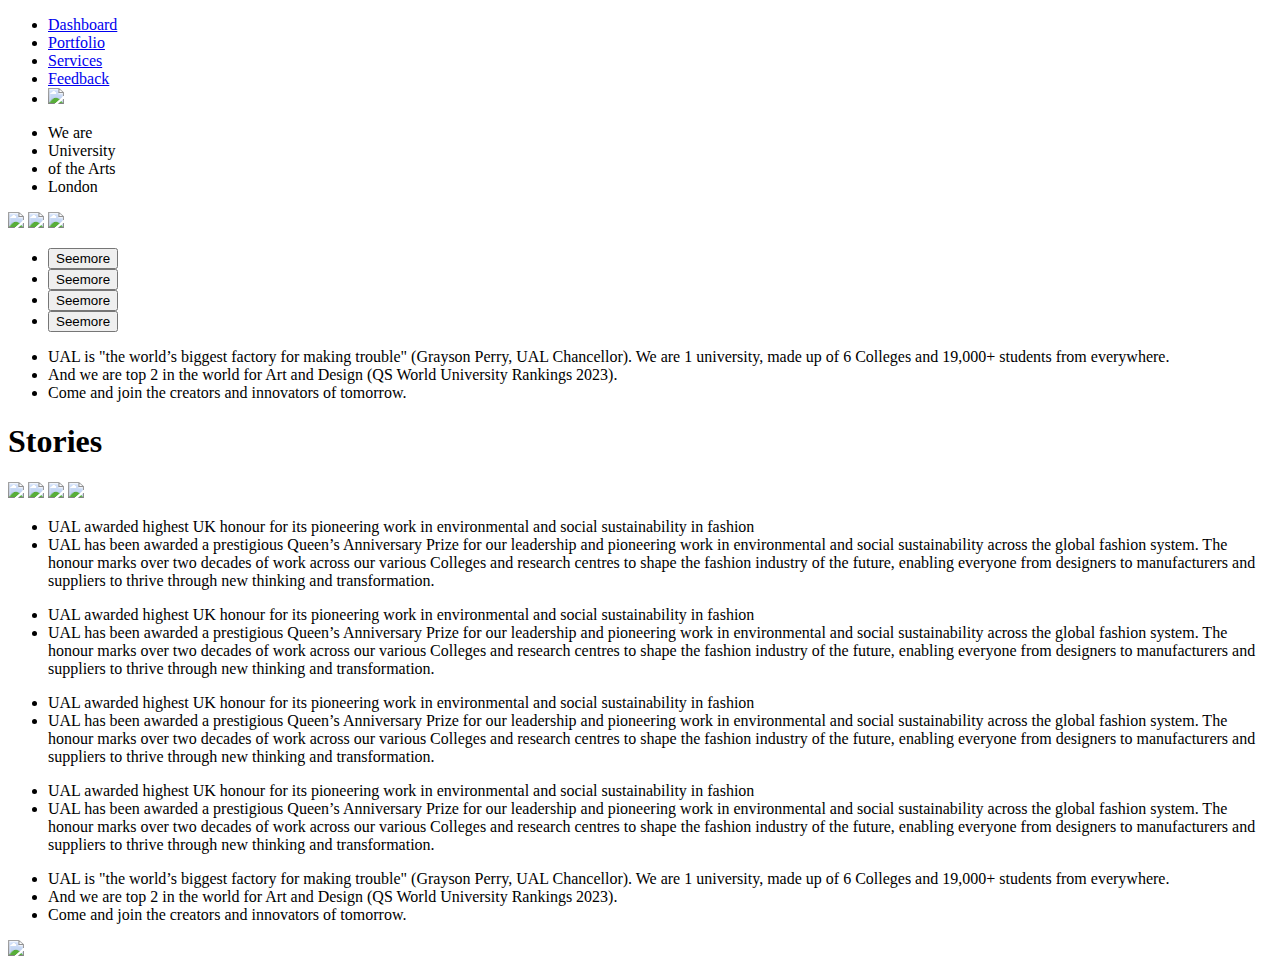
==== root/index.html @ 421b74e4 "Update and rename side2.html to index.html" ====
<!DOCTYPE html>
<html lang="1">
<head>
    <meta charset="UTF-8">
    <meta http-equiv="X-UA-Compatible" content="IE=edge">
    <meta name="viewport" content="width = device-width, initial-scale=1">
    <link rel="stylesheet" href="side2.css" type="text/css"/>
    <style type="text/css"></style>
    <link rel="stylesheet" href="https://unpkg.com/aos@next/dist/aos.css" />
</head>

<body>
    <main>

        <!-- Navigation Links -->
        <ul id="nav-links">
          <li class="center"><a href="#">Dashboard</a></li>
          <li class="center"><a href="#">Portfolio</a></li>
          <li class="center"><a href="#">Services</a></li>
          <li class="center"><a href="#">Feedback</a></li>
          <li><img src="Photos/3.png" id="Photo3"></li>
        </ul>
      
        <!-- Title Container 1 -->
        <ul id="TittelContainer1">
          <li class="Title1">We are</li>
          <li class="Title2">University</li>
          <li class="Title2">of the Arts</li>
          <li class="Title2">London</li>
        </ul>
      
        <!-- Images -->
        <img src="Photos/1.jpg" id="Photo1">
        <img src="Photos/2.png" id="Photo2">
        <img src="Photos/5.jpg" id="Photo4">
      
        <!-- Buttons -->
        <ul>
          <li><button class="arrow-button" id="button1">Seemore<span class="arrow"></span></button></li>
          <li><button class="arrow-button" id="button2">Seemore<span class="arrow"></span></button></li>
          <li><button class="arrow-button" id="button3">Seemore<span class="arrow"></span></button></li>
          <li><button class="arrow-button" id="button4">Seemore<span class="arrow"></span></button></li>
        </ul>
      
        <!-- Box 1 with Title Container 2 -->
        <div id="box1">
          <ul id="TittelContainer2">
            <li class="Title3">UAL is "the world’s biggest factory for making trouble" (Grayson Perry, UAL Chancellor). We are 1 university, made up of 6 Colleges and 19,000+ students from everywhere.</li>
            <li class="Title3">And we are top 2 in the world for Art and Design (QS World University Rankings 2023).</li>
            <li class="Title3">Come and join the creators and innovators of tomorrow.</li>
          </ul>
        </div>
      
        <!-- Stories Title -->
        <h1 id="TittelContainer3">Stories</h1>
      
        <!-- Images for Stories -->
        <div>
          <img src="Photos/6.jpg" id="Photo5">
          <img src="Photos/7.jpg" id="Photo6">
          <img src="Photos/9.jpeg" id="Photo7">
          <img src="Photos/10.jpg" id="Photo8">
        </div>
      
        <!-- TittelContainer4 with News -->
        <ul id="TittelContainer4">
          <li class="Title4">UAL awarded highest UK honour for its pioneering work in environmental and social sustainability in fashion</li>
          <li class="Title5">UAL has been awarded a prestigious Queen’s Anniversary Prize for our leadership and pioneering work in environmental and social sustainability across the global fashion system. The honour marks over two decades of work across our various Colleges and research centres to shape the fashion industry of the future, enabling everyone from designers to manufacturers and suppliers to thrive through new thinking and transformation.</li>
        </ul>
      
        <!-- TittelContainer5 with News -->
        <ul id="TittelContainer5">
          <li class="Title4">UAL awarded highest UK honour for its pioneering work in environmental and social sustainability in fashion</li>
          <li class="Title5">UAL has been awarded a prestigious Queen’s Anniversary Prize for our leadership and pioneering work in environmental and social sustainability across the global fashion system. The honour marks over two decades of work across our various Colleges and research centres to shape the fashion industry of the future, enabling everyone from designers to manufacturers and suppliers to thrive through new thinking and transformation.</li>
        </ul>
      
        <!-- TittelContainer6 with News -->
        <ul id="TittelContainer6">
          <li class="Title4">UAL awarded highest UK honour for its pioneering work in environmental and social sustainability in fashion</li>
          <li class="Title5">UAL has been awarded a prestigious Queen’s Anniversary Prize for our leadership and pioneering work in environmental and social sustainability across the global fashion system. The honour marks over two decades of work across our various Colleges and research centres to shape the fashion industry of the future, enabling everyone from designers to manufacturers and suppliers to thrive through new thinking and transformation.</li>
        </ul>
      
        <!-- TittelContainer7 with News -->
        <ul id="TittelContainer7">
          <li class="Title4">UAL awarded highest UK honour for its pioneering work in environmental and social sustainability in fashion</li>
          <li class="Title5">UAL has been awarded a prestigious Queen’s Anniversary Prize for our leadership and pioneering work in environmental and social sustainability across the global fashion system. The honour marks over two decades of work across our various Colleges and research centres to shape the fashion industry of the future, enabling everyone from designers to manufacturers and suppliers to thrive through new thinking and transformation.</li>
        </ul>
      
        <!-- Box 2 with Title Container 8 -->
        <div id="box2">
          <ul id="TittelContainer8">
            <li class="Title3">UAL is "the world’s biggest factory for making trouble" (Grayson Perry, UAL Chancellor). We are 1 university, made up of 6 Colleges and 19,000+ students from everywhere.</li>
            <li class="Title3">And we are top 2 in the world for Art and Design (QS World University Rankings 2023).</li>
            <li class="Title3">Come and join the creators and innovators of tomorrow.</li>
          </ul>
        </div>
      
        <!-- Image 9 -->
        <img src="Photos/12.jpg" id="Photo9">
      </main>
</body>
</html>
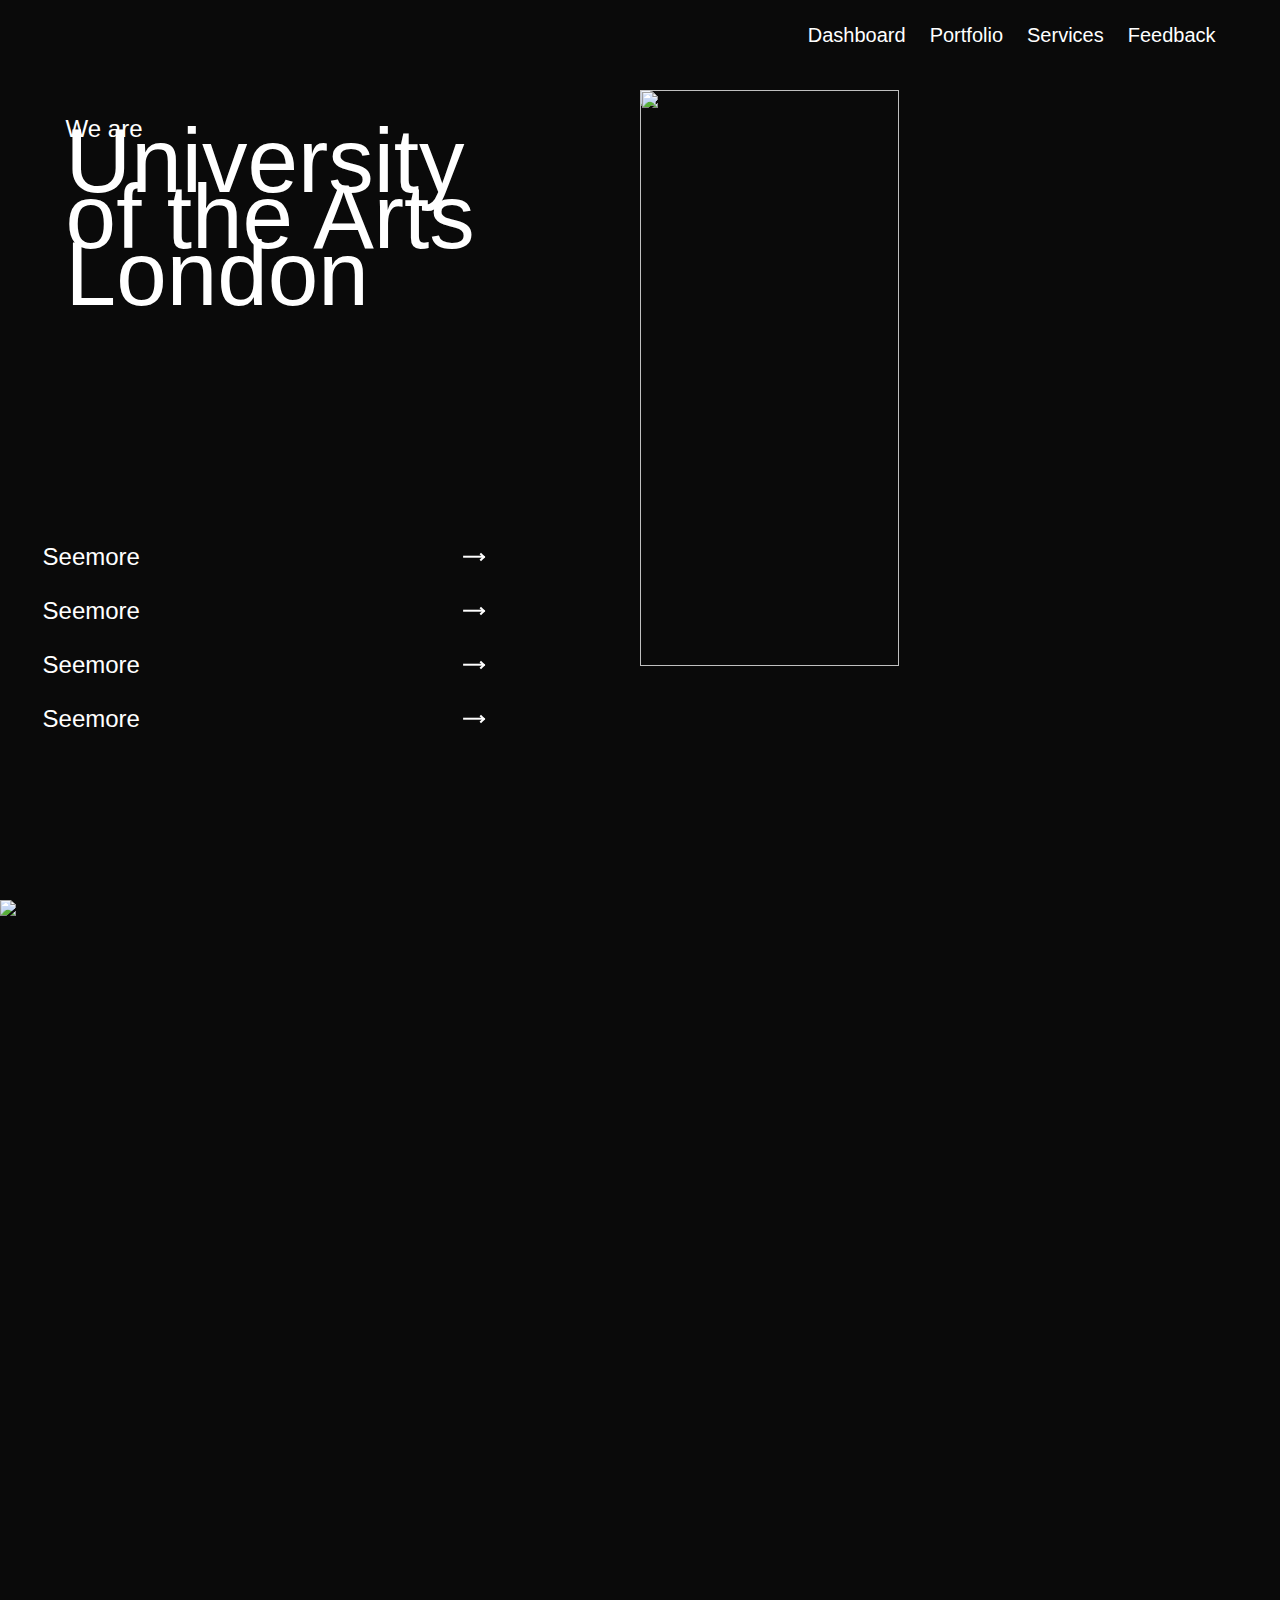
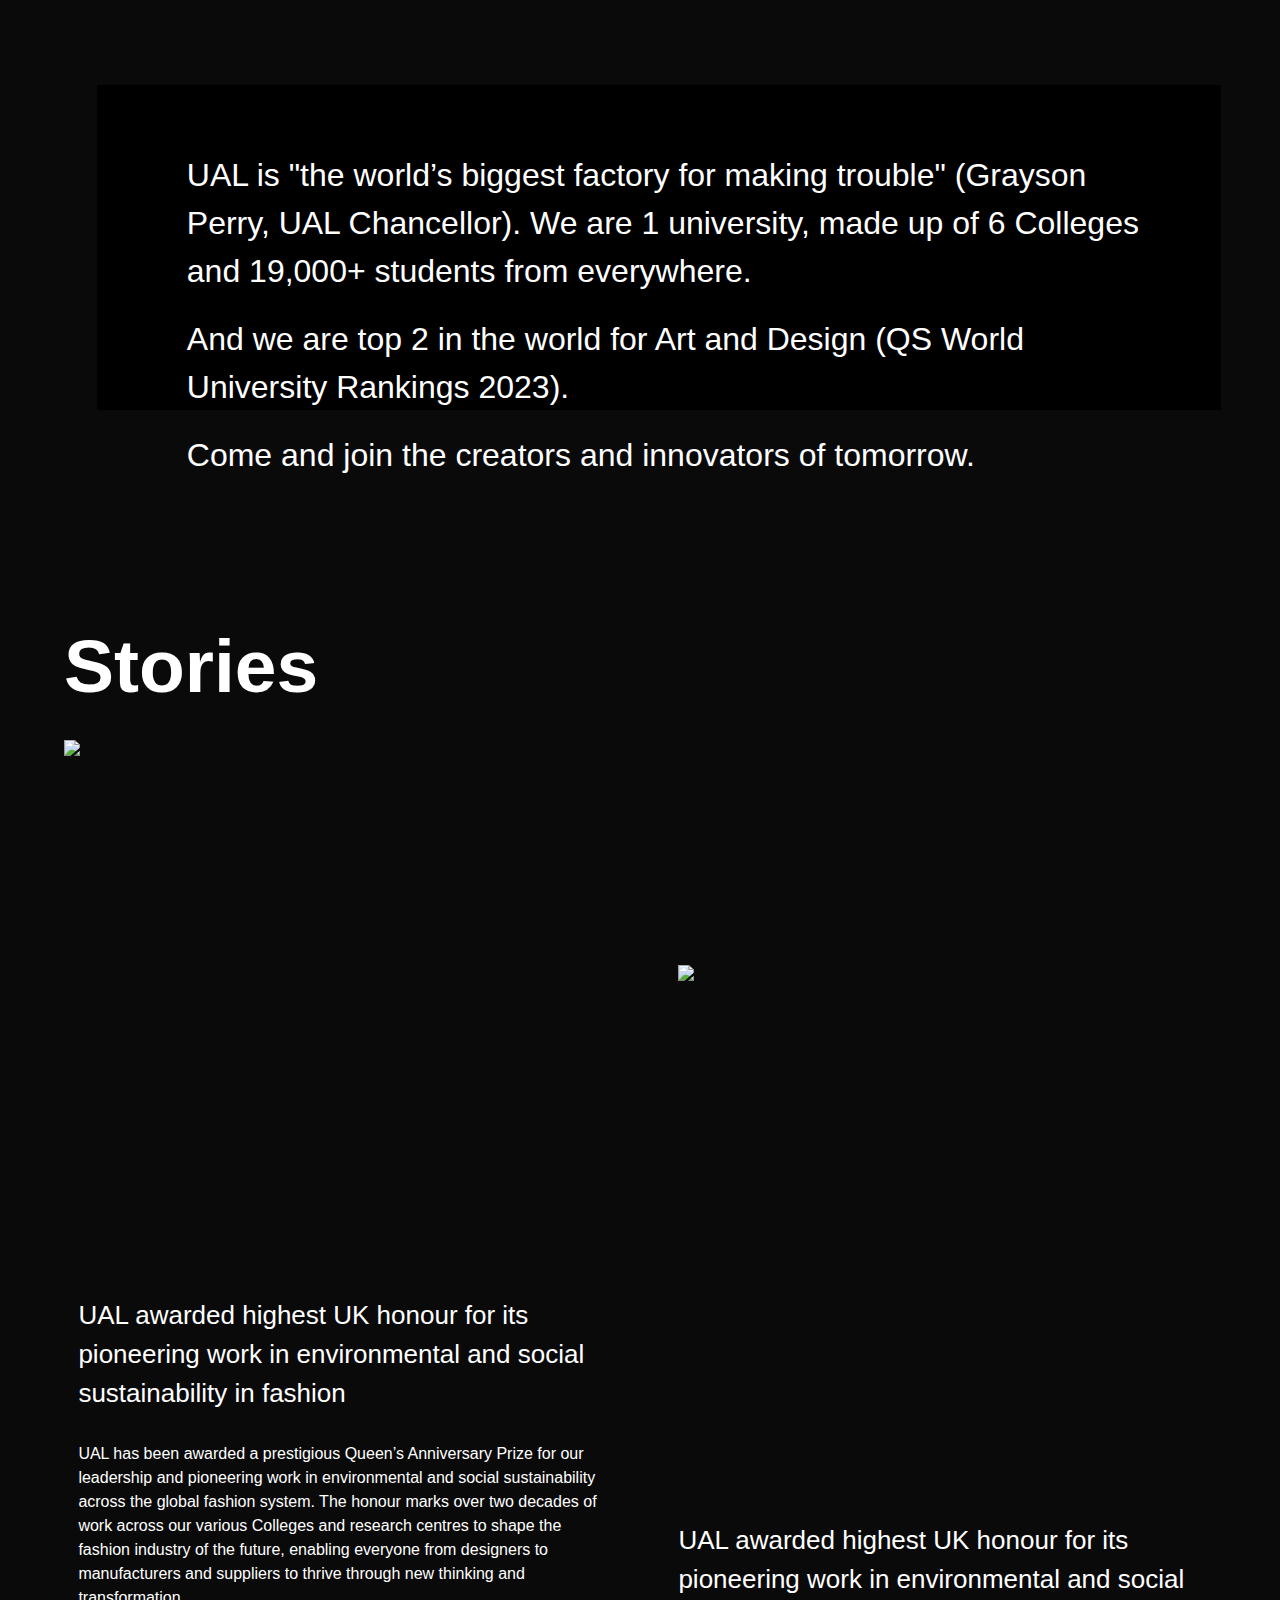
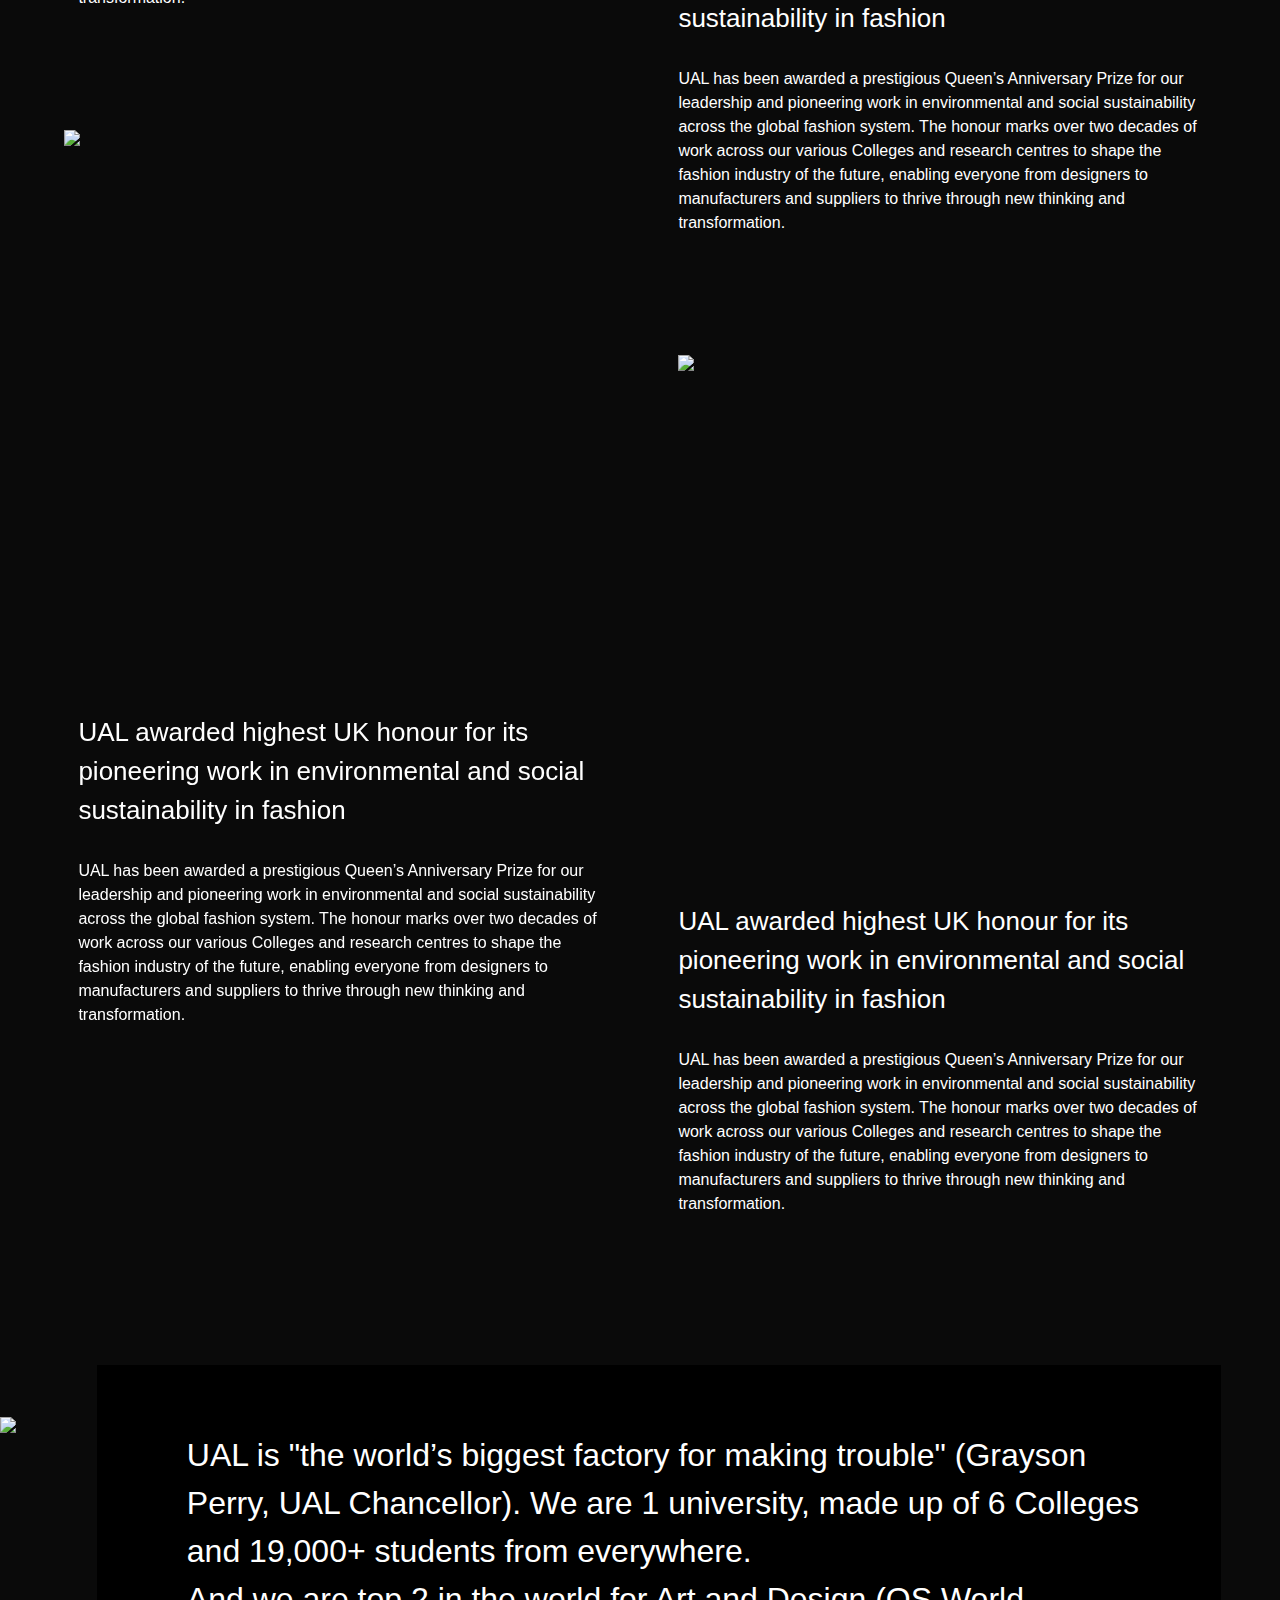
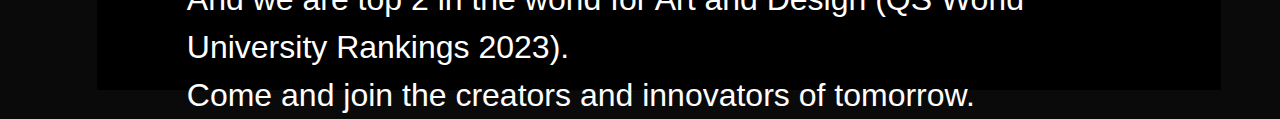
==== commit 60e9f05e: "La" ====
--- a/root/index.html
+++ b/root/index.html
@@ -4,7 +4,7 @@
     <meta charset="UTF-8">
     <meta http-equiv="X-UA-Compatible" content="IE=edge">
     <meta name="viewport" content="width = device-width, initial-scale=1">
-    <link rel="stylesheet" href="side2.css" type="text/css"/>
+    <link rel="stylesheet" href="../root/css/side2.css" type="text/css"/>
     <style type="text/css"></style>
     <link rel="stylesheet" href="https://unpkg.com/aos@next/dist/aos.css" />
 </head>
--- a/root/css/side2.css
+++ b/root/css/side2.css
@@ -0,0 +1,594 @@
+/* Fade-In animation speed */
+@keyframes fadeIn {
+  0% { opacity: 0; }
+  100% { opacity: 1; }
+}
+
+/* Background color */
+body{
+  background-color: #0a0a0a;
+  /* Fade-In animation */
+  animation: fadeIn 5s;
+  margin: 0;
+  font-family: HelveticaNeueLTPro-Md,Helvetica,Arial,sans-serif;
+  font-weight: 400;
+  line-height: 1.5;
+  color: #000;
+  -webkit-font-smoothing: antialiased;
+  -moz-osx-font-smoothing: grayscale;
+  margin: 0;
+  padding: 0;
+  color: white;
+}
+
+/* Your navigation styles */
+@import url('https://fonts.googleapis.com/css2?family=Poppins:wght@300;400;500;600;700&display=swap');
+
+/* navigation font, size, postion and color with animations*/
+#nav-links {
+  display: flex;
+  align-items: center;
+  position:fixed;
+  top: 0%;
+  left: 61%;
+  margin: 0;
+  z-index: 4;
+  padding: 20px 15px;
+  font-family: 'Poppins', sans-serif;
+}
+
+#nav-links::before {
+  content: "";
+  position: absolute;
+  width: 1000vh;
+  height: 100%;
+  background-color: #0a0a0a; /* Transparent overlay color */
+  z-index: 3; /* Ensure the overlay is behind the other elements */
+  margin: -1200px;
+  padding: 0;
+}
+
+#nav-links li {
+  margin: 0 12px;
+  z-index: 4;
+}
+
+#nav-links li a {
+  position: relative;
+  color: white;
+  font-size: 20px;
+  font-weight: 500;
+  padding: 6px 0;
+  text-decoration: none;
+  z-index: 4;
+}
+
+
+#nav-links li a:before {
+  content: '';
+  position: absolute;
+  bottom: 0;
+  left: 0;
+  height: 3px;
+  width: 0%;
+  background: orange;
+  border-radius: 12px;
+  transition: all 0.4s ease;
+  z-index: 4;
+}
+
+#nav-links li a:hover:before {
+  width: 100%;
+  z-index: 4;
+}
+
+/* animation happens from middle to left and right */
+#nav-links li.center a:before {
+  left: 50%;
+  transform: translateX(-50%);
+  z-index: 4;
+}
+
+/* title container for writings postion*/
+#TittelContainer1 {
+  top: 10.5%;
+  left: 2%;
+  position: absolute;
+}
+
+#TittelContainer2,
+.TittelContainer8 {
+  position: relative;
+}
+
+#TittelContainer3,
+#TittelContainer4,
+#TittelContainer6,
+#TittelContainer7 {
+  font-family: 'Franklin Gothic Medium', 'Arial Narrow', Arial, sans-serif;
+  position: absolute;
+  
+}
+
+
+#TittelContainer3 {
+  top: 240%;
+  left: 5%;
+  font-size: 75px;
+}
+
+#TittelContainer4{
+  top: 320%;
+  left: 3%;
+  padding-right: 53%;
+}
+
+#TittelContainer5 {
+  position: absolute;
+  top: 345%;
+  padding-left: 53%;
+  padding-right: 5%;
+}
+
+#TittelContainer6{
+  top:433%;
+  left: 3%;
+  padding-right: 53%;
+  z-index: 10;
+  position: absolute;
+}
+
+#TittelContainer7{
+  top: 454%;
+  padding-left: 53%;
+  padding-right: 5%;
+}
+
+/* Not dot on lists */
+li{
+  list-style-type: none;
+}
+
+/* size for titles with font, size */
+.Title1,
+.Title4,
+.Title5 {
+    font-family: 'Franklin Gothic Medium', Arial, sans-serif;
+}
+
+.Title1,
+.Title4,
+.Title5 {
+    padding-bottom: 1.1em;
+}
+
+.Title1 {
+    font-size: 24px;
+}
+
+.Title2 {
+    font-size: 7.1vw;
+    font-family: 'Franklin Gothic Medium', 'Arial Narrow', Arial, sans-serif;
+}
+
+.Title3 {
+    font-size: 2em;
+}
+
+.Title4 {
+    font-size: 26px;
+}
+
+.Title5 {
+    font-size: 16px;
+}
+
+/* Adjust this value to control the spacing between li elements */
+#TittelContainer2 li{
+  margin-bottom: 20px; 
+}
+
+/* Adjust this value to control the spacing between li elements */
+#TittelContainer1 li{
+    margin-bottom: -80px; 
+}
+
+/* Position and size for photos */
+#Photo1,
+#Photo2 {
+  width: 45%;
+  top: 10%;
+  right: 5%;
+  position: absolute;
+}
+
+#Photo2 {
+  height: 80%;
+}
+
+#Photo3 {
+  width: 10%;
+  top: 20px;
+  left: -220%;
+  position: absolute;
+}
+
+#Photo4,
+#Photo9 {
+  width: 100%;
+  position: absolute;
+}
+
+#Photo4 {
+  top: 100%;
+}
+
+#Photo5,
+#Photo6,
+#Photo7,
+#Photo8 {
+  width: 42%;
+  position: absolute;
+}
+
+#Photo5 {
+  top: 260%;
+  left: 5%;
+}
+
+#Photo6 {
+  top: 285%;
+  right: 5%;
+}
+
+#Photo7 {
+  top: 370%;
+  left: 5%;
+}
+
+#Photo8 {
+  top: 395%;
+  right: 5%;
+}
+
+#Photo9 {
+  top: 513%;
+  left: 0%;
+}
+
+
+/* Postions for buttons */
+#button1{
+    top:60%;
+    left: 2.7%;
+}
+
+#button2{
+    top:66%;
+    left: 2.7%;
+}
+
+#button3{
+    top:72%;
+    left: 2.7%;
+}
+
+#button4{
+    top:78%;
+    left: 2.7%;
+}
+
+/* size, colors, animations for buttons*/
+.arrow-button {
+    position: absolute;
+    display: flex;
+    color: white;
+    border-color: transparent;
+    background-color:transparent;
+    transition: all .3s ease;
+    cursor: pointer;
+    align-items: center;
+    font-size: 24px;
+}
+
+
+.arrow-button > .arrow {
+    width: 4px;
+    height: 4px;
+    border-right: 2px solid white;
+    border-bottom: 2px solid white;
+    position: relative;
+    transform: rotate(315deg);
+    margin: 0 338px;
+    transition: all .3s ease;
+}
+
+
+.arrow-button > .arrow::before {
+    display: block;
+    background-color: white;
+    width: 20px;
+    transform-origin: bottom right;
+    height: 2px;
+    position: absolute;
+    opacity: 1;
+    bottom: calc(-2px / 2);
+    transform: rotate(45deg);
+    transition: all .3s ease;
+    content: "";
+    right: 0;
+}
+
+
+.arrow-button:hover > .arrow::before {
+  background-color: orange;
+}
+
+.arrow-button:hover > .arrow {
+    margin: 0 300px;
+    border-right: 2px solid orange;
+    border-bottom: 2px solid orange;
+}
+
+.arrow-button:hover {
+    color: orange;
+}
+
+/* size and background color for boxes that stays on photos*/
+#box1,
+#box2 {
+  position: absolute;
+  left: 6%;
+  width: 80%;
+  background-color: #000;
+  padding: 50px;
+  height: 25%;
+  margin: 20px;
+  z-index: 3;
+}
+
+/* Postions for boxes*/
+#box1 {
+  top: 185%;
+}
+
+#box2 {
+  top: 505%;
+}
+
+
+/* Phone version with specifik sizes of a photo or font with position*/
+@media screen and (max-width:480px) {
+  #nav-links {
+    left: 0%;
+    padding: 20px 15px;
+    z-index: 10;
+  }
+
+  #nav-links li a {
+    font-size: 15px;
+  }
+
+  #TittelContainer1, #TittelContainer2, #TittelContainer3, #TittelContainer4, #TittelContainer5, #TittelContainer6, #TittelContainer7 {
+    left: -5%;
+    right: 4%;
+  }
+  
+  #TittelContainer1, #TittelContainer2 {
+    top: 10.5%;
+    position: absolute;
+  }
+  
+  #TittelContainer3 {
+    top: 220%;
+    left: 5%;
+    font-size: 30px;
+  }
+  
+  #TittelContainer4 {
+    top: 267%;
+    padding-right: 0%;
+  }
+  
+  #TittelContainer5 {
+    top: 358%;
+    padding-left: 10%;
+  }
+  
+  #TittelContainer6 {
+    top: 450%;
+    padding-right: 0%;
+    z-index: 3;
+  }
+  
+  #TittelContainer7 {
+    top: 541%;
+    padding-left: 10%;
+  }
+  
+  .TittelContainer8 {
+    position: relative;
+  }
+  
+
+  .Title1{
+    font-size: 24px;
+  }
+
+  .Title2{
+    font-size: 13vw;
+  }
+
+  .Title3{
+    font-size: 1.2em;
+  }
+
+  .Title4{
+    font-size: 25px;
+    padding-bottom: 1em;
+    line-height: 1;
+  }
+
+  .Title5{
+    font-size: 15px;
+    padding-bottom: 1em;
+    line-height: 1.5;
+  }
+
+  #TittelContainer2 li{
+    margin-bottom: 20px; 
+  }
+  
+  #TittelContainer1 li{
+      margin-bottom: -23px; 
+  }
+
+
+  #button1{
+    top:105%;
+    left: 2.7%;
+  }
+
+  #button2{
+      top:111%;
+      left: 2.7%;
+  }
+
+  #button3{
+      top:117%;
+      left: 2.7%;
+  }
+
+  #button4{
+      top:123%;
+      left: 2.7%;
+  }
+
+  .arrow-button {
+    font-size: 15px;
+  }
+
+
+  .arrow-button > .arrow {
+    margin: 0 280px;
+    transition: all .15s ease;
+  }
+
+  .arrow-button:hover > .arrow {
+      margin: 0 260px;
+  }
+
+  #Photo1,
+  #Photo2 {
+    width: 93%;
+    top: 50%;
+    left: 3.5%;
+  }
+
+  #Photo2 {
+    height: 50%;
+  }
+
+  #Photo4,
+  #Photo9 {
+    position: absolute;
+  }
+
+  #Photo4 {
+    top: 130%;
+    width: 140%;
+  }
+
+  #Photo5,
+  #Photo6,
+  #Photo7,
+  #Photo8 {
+    width: 95%;
+    position: absolute;
+    left: 2.5%;
+  }
+
+  #Photo5 {
+    top: 230%;
+  }
+
+  #Photo6 {
+    top: 320%;
+  }
+
+  #Photo7 {
+    top: 410%;
+  }
+
+  #Photo8 {
+    top: 503%;
+  }
+
+  #Photo9 {
+    width: 150%;
+    top: 595%;
+    left: 0%;
+  }
+
+  #box1,
+  #box2 {
+    left: 0%;
+    padding: 0;
+    height: 50%;
+    margin: 0;
+    width: 100%;
+  }
+
+  #box1 {
+    top: 160%;
+  }
+
+  #box2 {
+    top: 635%;
+  }
+  
+}
+
+#accessibility-title {
+  font-size: 35px;
+  text-align: left;
+  color: white; 
+  padding: 80px;
+}
+
+
+#content {
+  display: flex;
+  justify-content: space-around;
+  flex-wrap: wrap;
+  padding: 20px;
+}
+
+.content-item {
+  width: 30%; 
+  margin: 10px;
+  background-color: #fff; 
+  padding: 10px;
+  text-align: center;
+}
+
+.content-item img {
+  width: 100%;
+  height: auto;
+  margin-bottom: 10px;
+}
+
+.content-item p {
+  font-size: 14px;
+  color: #555; 
+}
+
+/* Mobile-specific styles for h1 */
+@media screen and (max-width: 768px) {
+  #accessibility-title h1 {
+      font-size: 30px; 
+  }
+  #accessibility-title p {
+    font-size: 25px; 
+}
+}
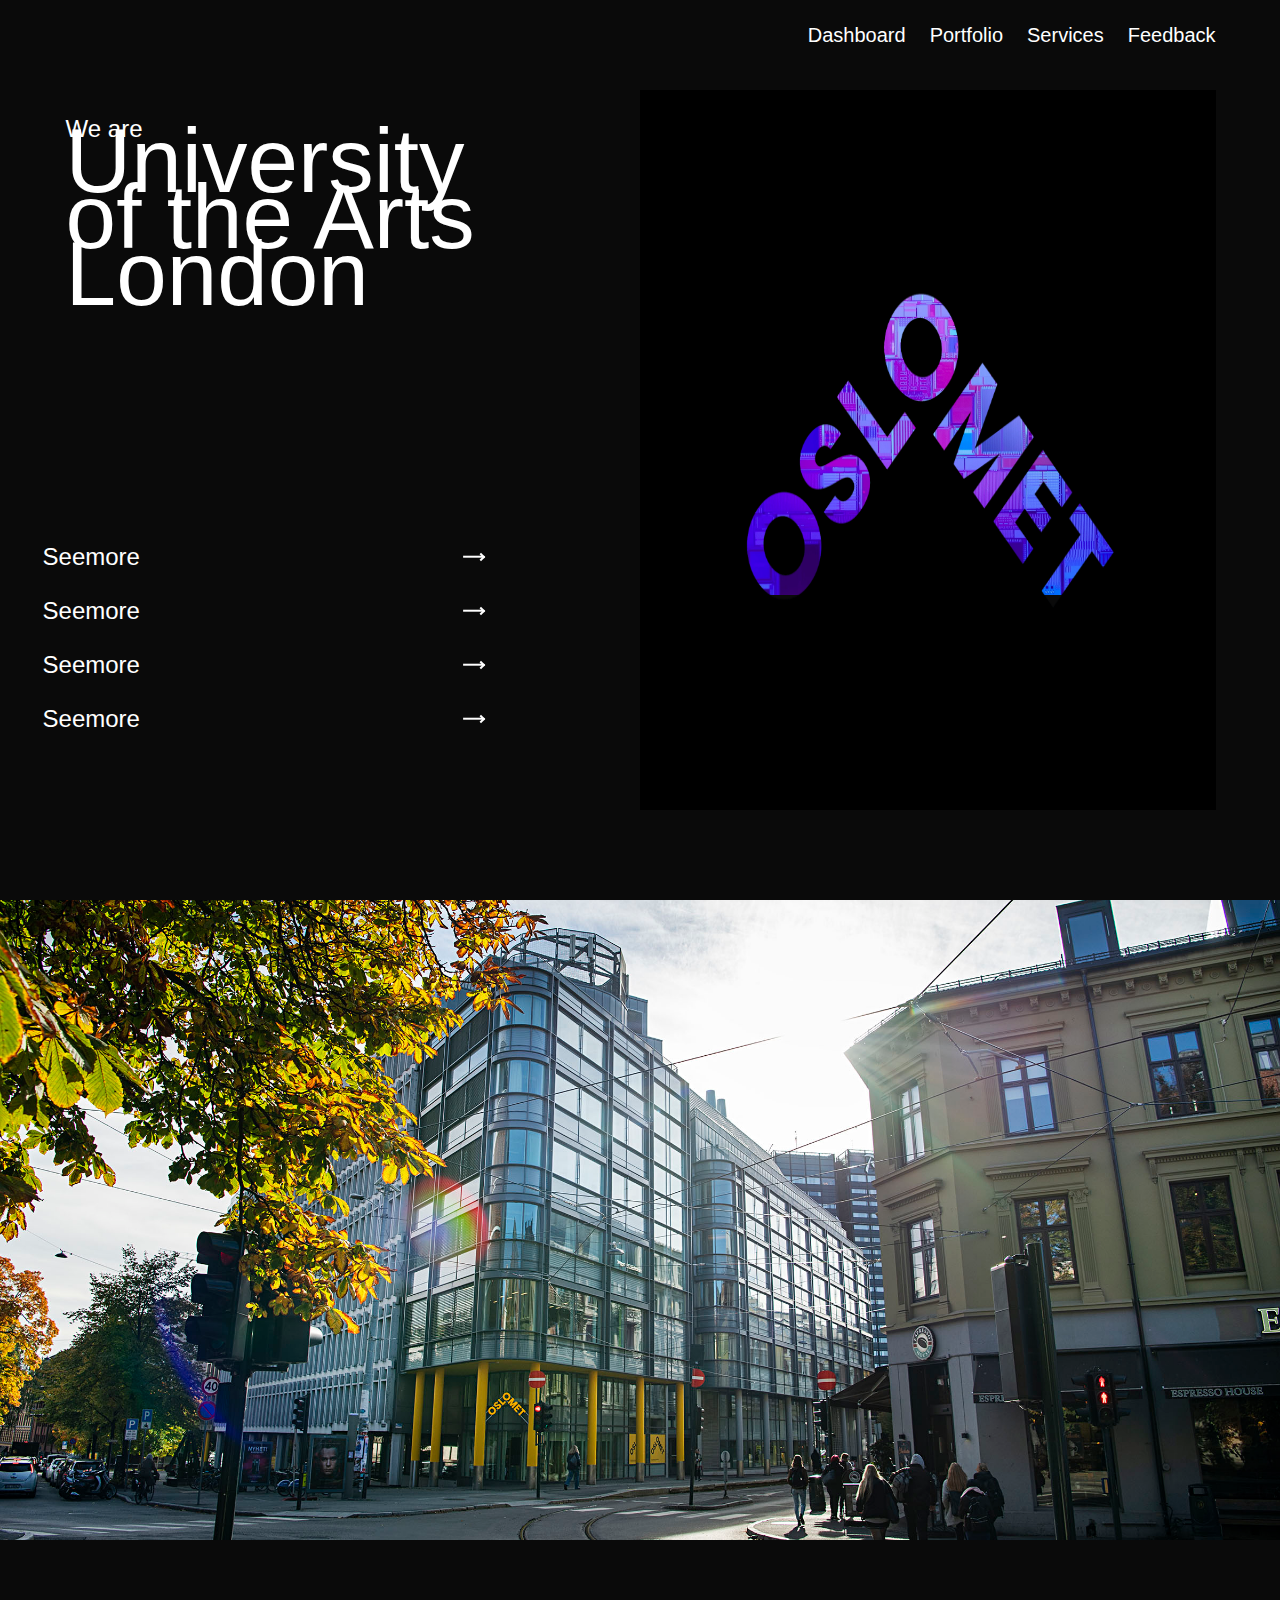
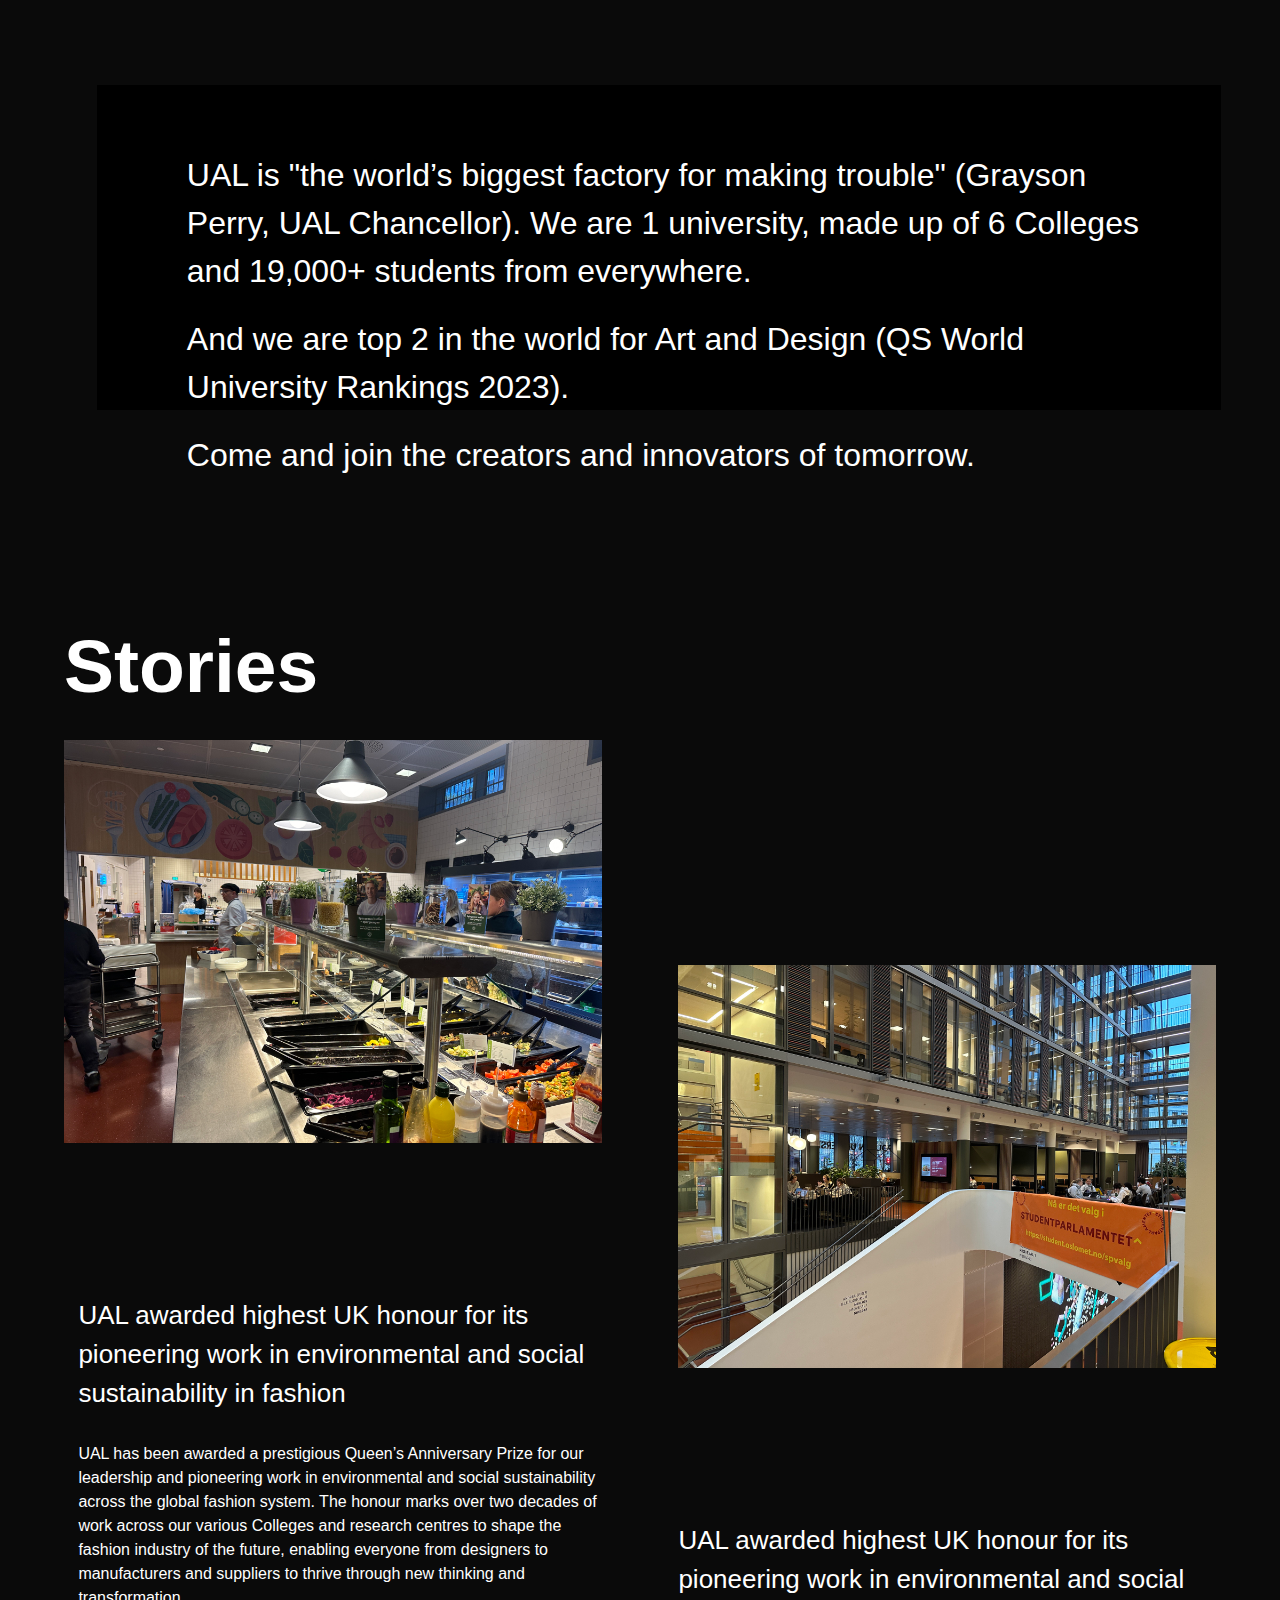
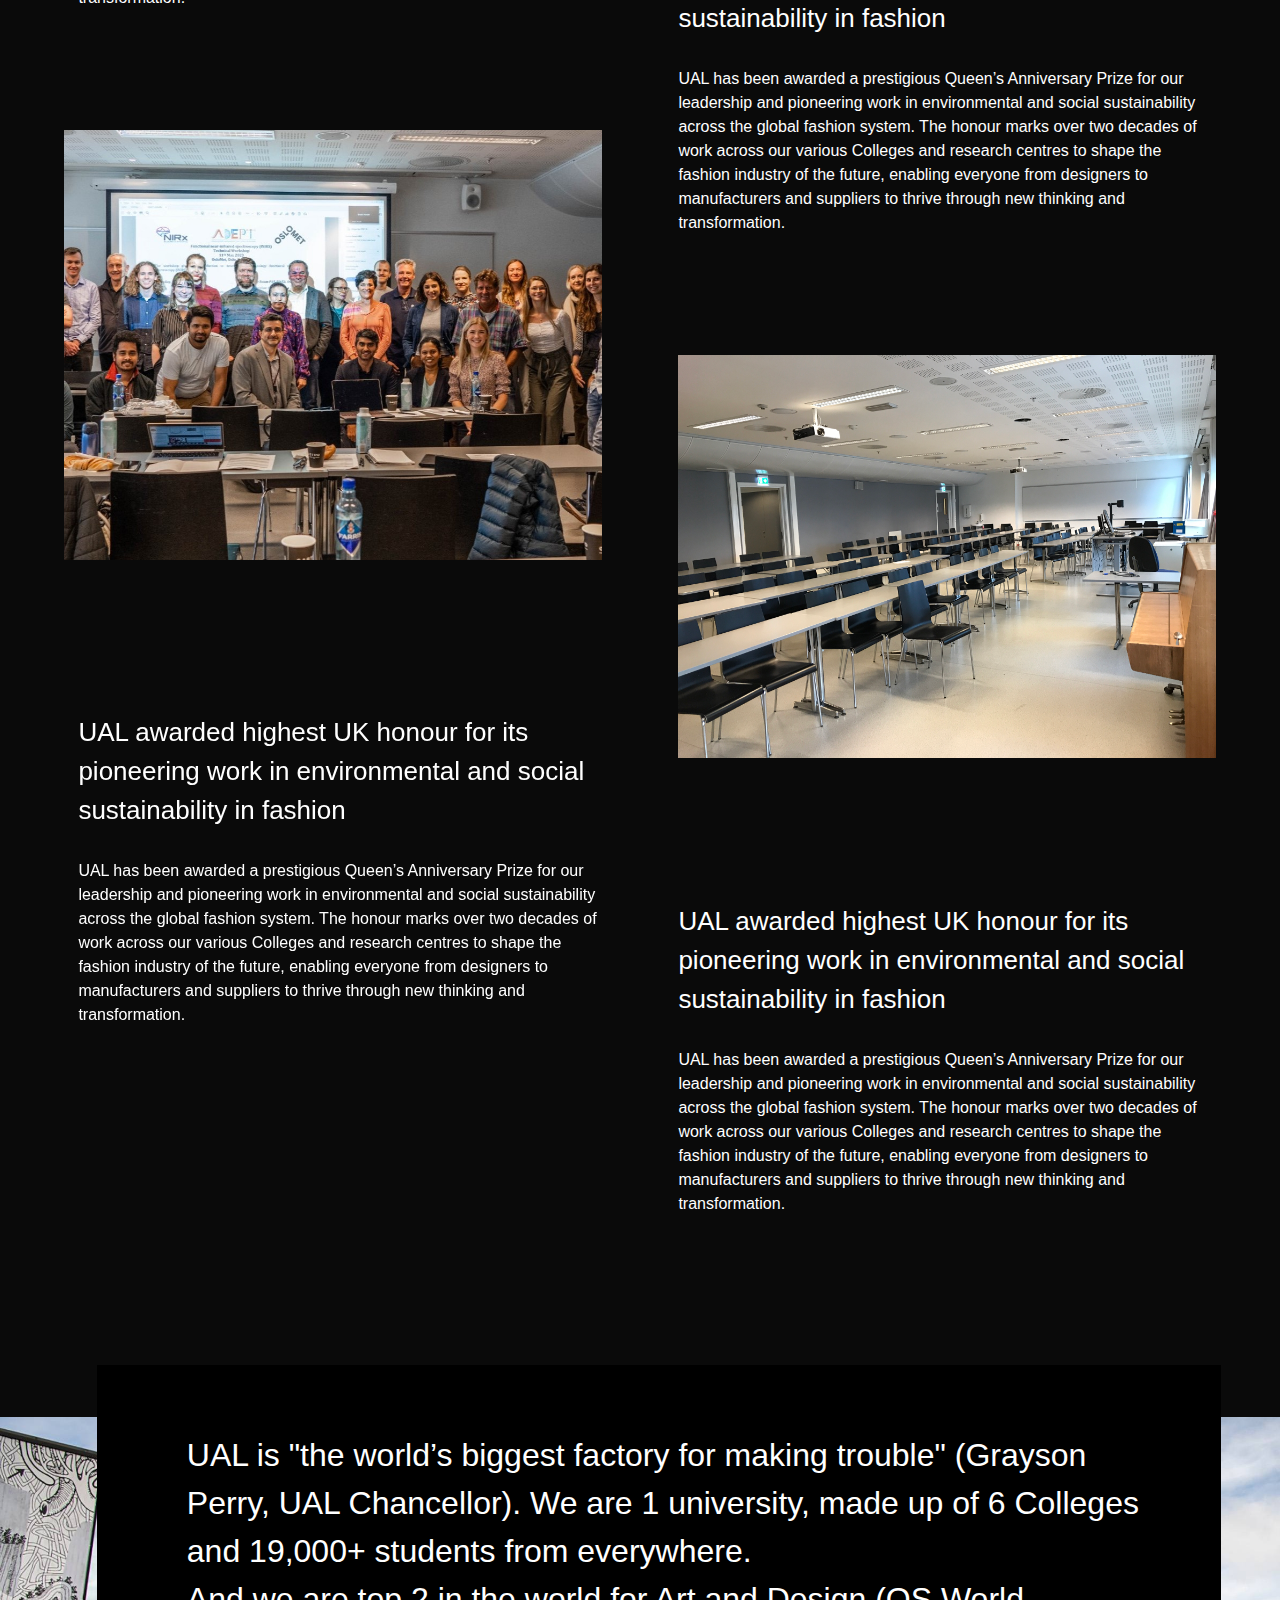
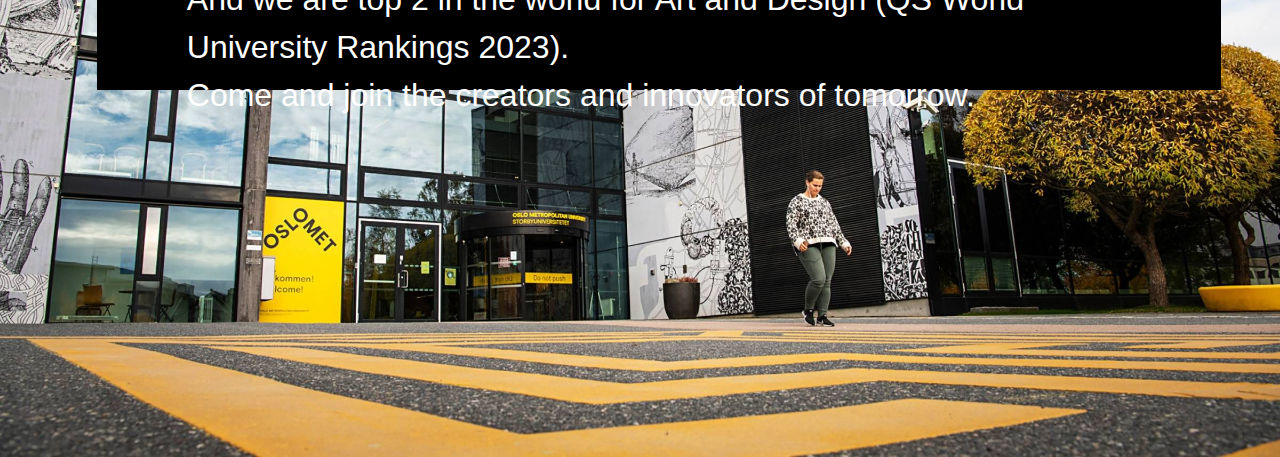
==== commit b2f5064f: "Photots" ====
--- a/root/index.html
+++ b/root/index.html
@@ -18,7 +18,7 @@
           <li class="center"><a href="#">Portfolio</a></li>
           <li class="center"><a href="#">Services</a></li>
           <li class="center"><a href="#">Feedback</a></li>
-          <li><img src="Photos/3.png" id="Photo3"></li>
+          <li><img src="../root/media/indexMedia/3.png" id="Photo3"></li>
         </ul>
       
         <!-- Title Container 1 -->
@@ -30,9 +30,9 @@
         </ul>
       
         <!-- Images -->
-        <img src="Photos/1.jpg" id="Photo1">
-        <img src="Photos/2.png" id="Photo2">
-        <img src="Photos/5.jpg" id="Photo4">
+        <img src="../root/media/indexMedia/1.jpg" id="Photo1">
+        <img src="../root/media/indexMedia/2.png" id="Photo2">
+        <img src="../root/media/indexMedia//5.jpg" id="Photo4">
       
         <!-- Buttons -->
         <ul>
@@ -56,10 +56,10 @@
       
         <!-- Images for Stories -->
         <div>
-          <img src="Photos/6.jpg" id="Photo5">
-          <img src="Photos/7.jpg" id="Photo6">
-          <img src="Photos/9.jpeg" id="Photo7">
-          <img src="Photos/10.jpg" id="Photo8">
+          <img src="../root/media/indexMedia/6.jpg" id="Photo5">
+          <img src="../root/media/indexMedia/7.jpg" id="Photo6">
+          <img src="../root/media/indexMedia/9.jpeg" id="Photo7">
+          <img src="../root/media/indexMedia/10.jpg" id="Photo8">
         </div>
       
         <!-- TittelContainer4 with News -->
@@ -96,7 +96,7 @@
         </div>
       
         <!-- Image 9 -->
-        <img src="Photos/12.jpg" id="Photo9">
+        <img src="../root/media/indexMedia//12.jpg" id="Photo9">
       </main>
 </body>
 </html>
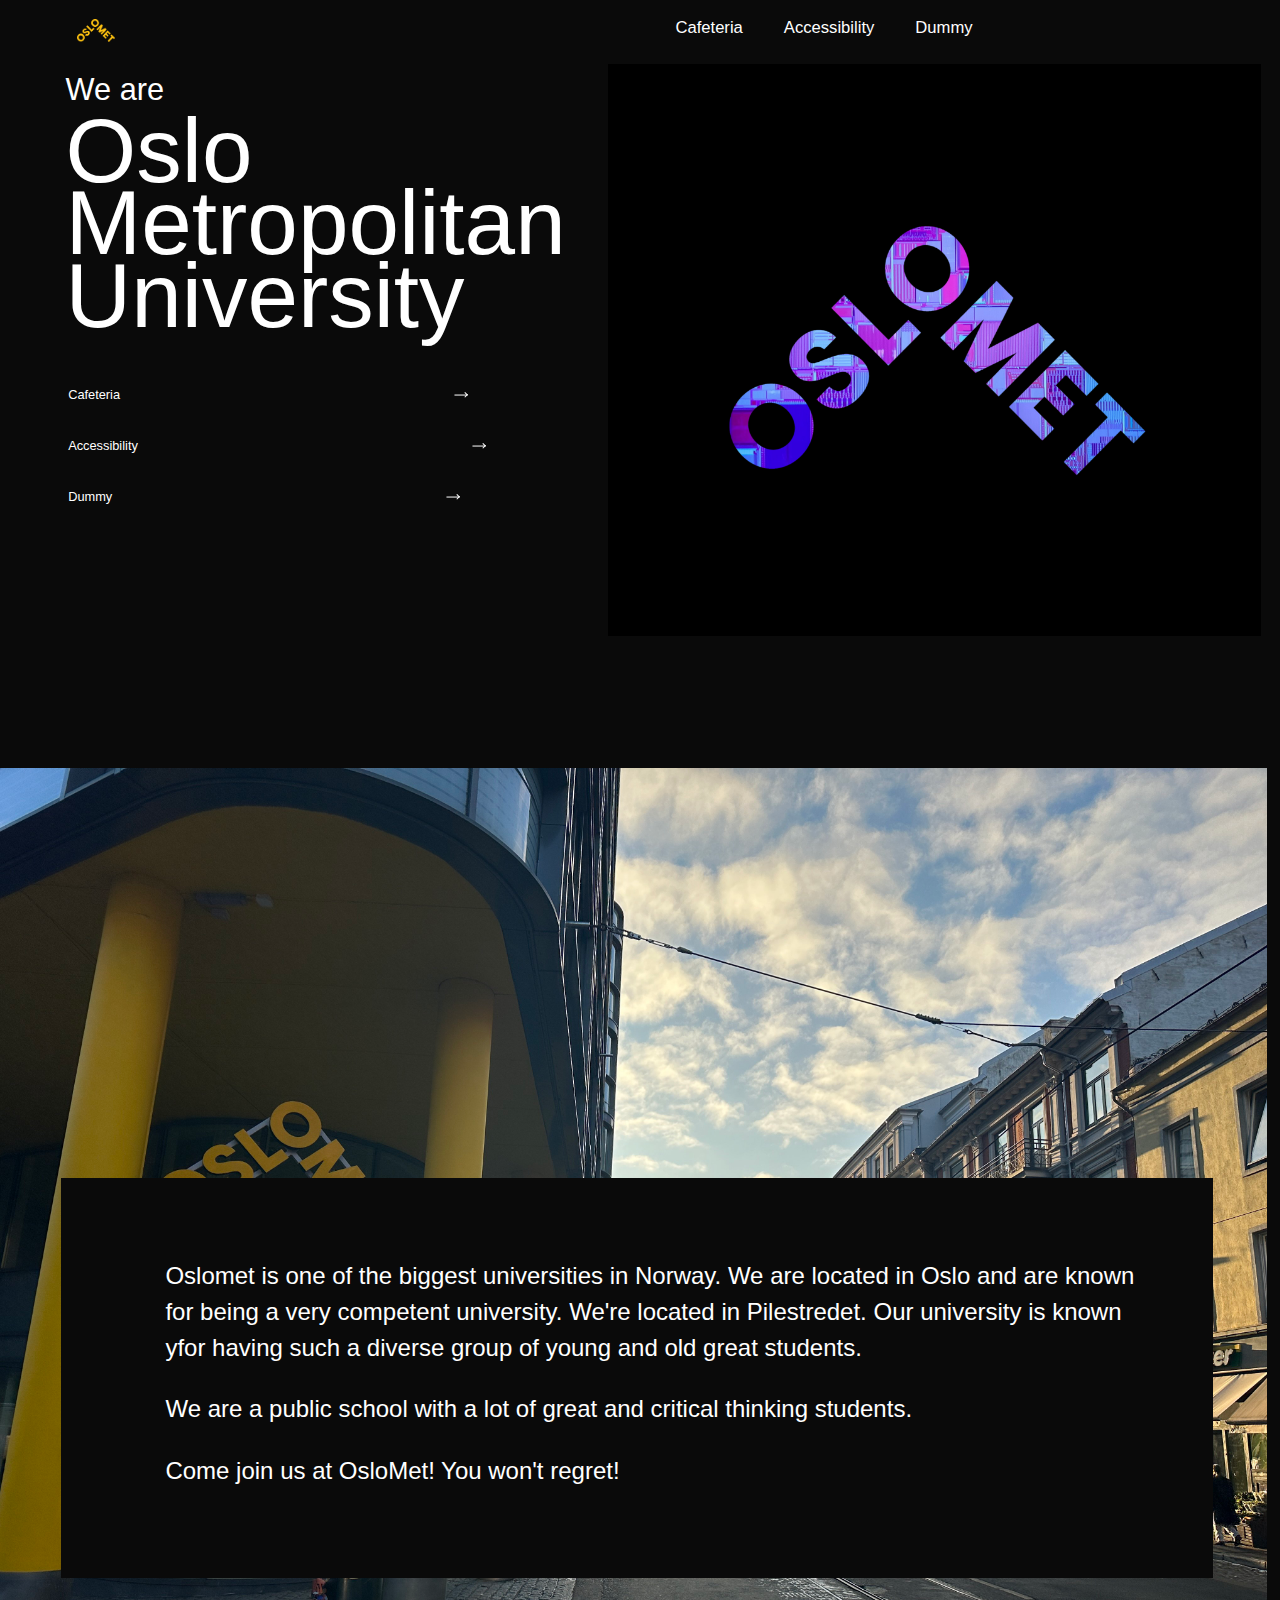
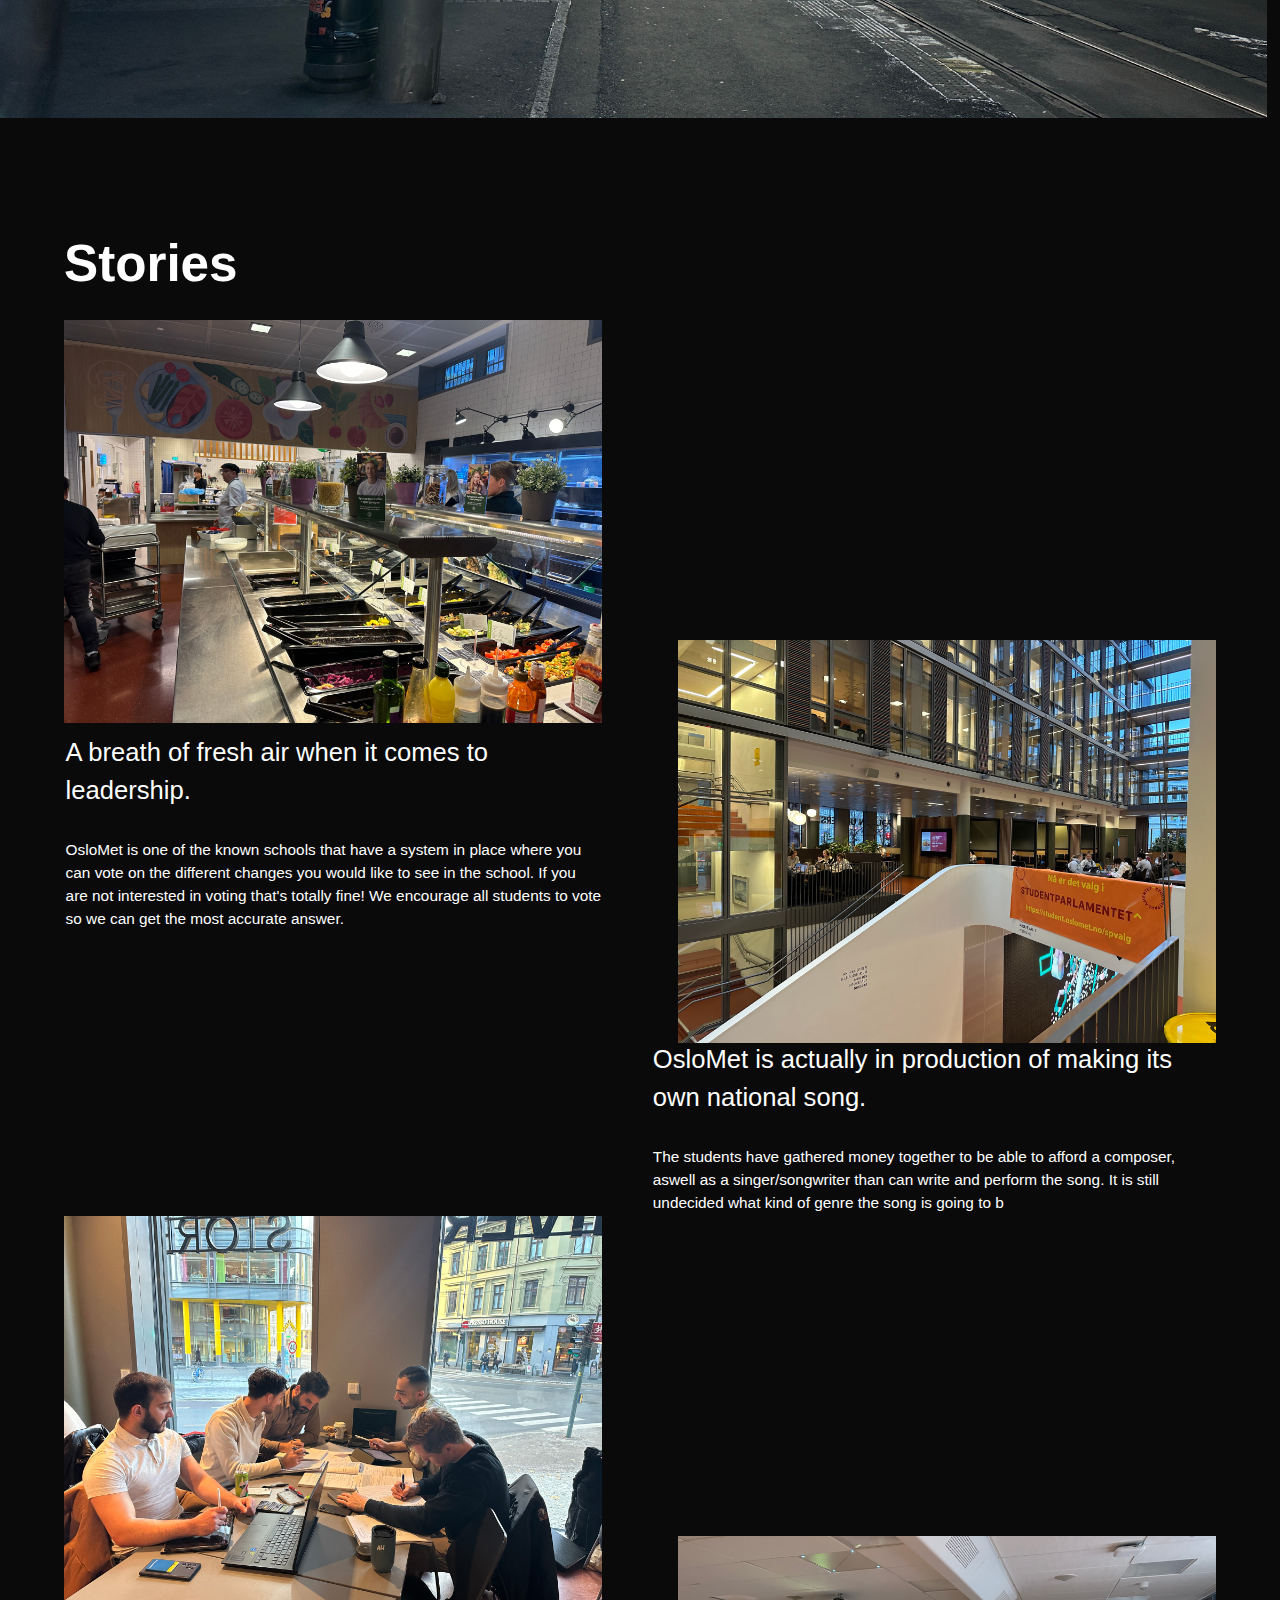
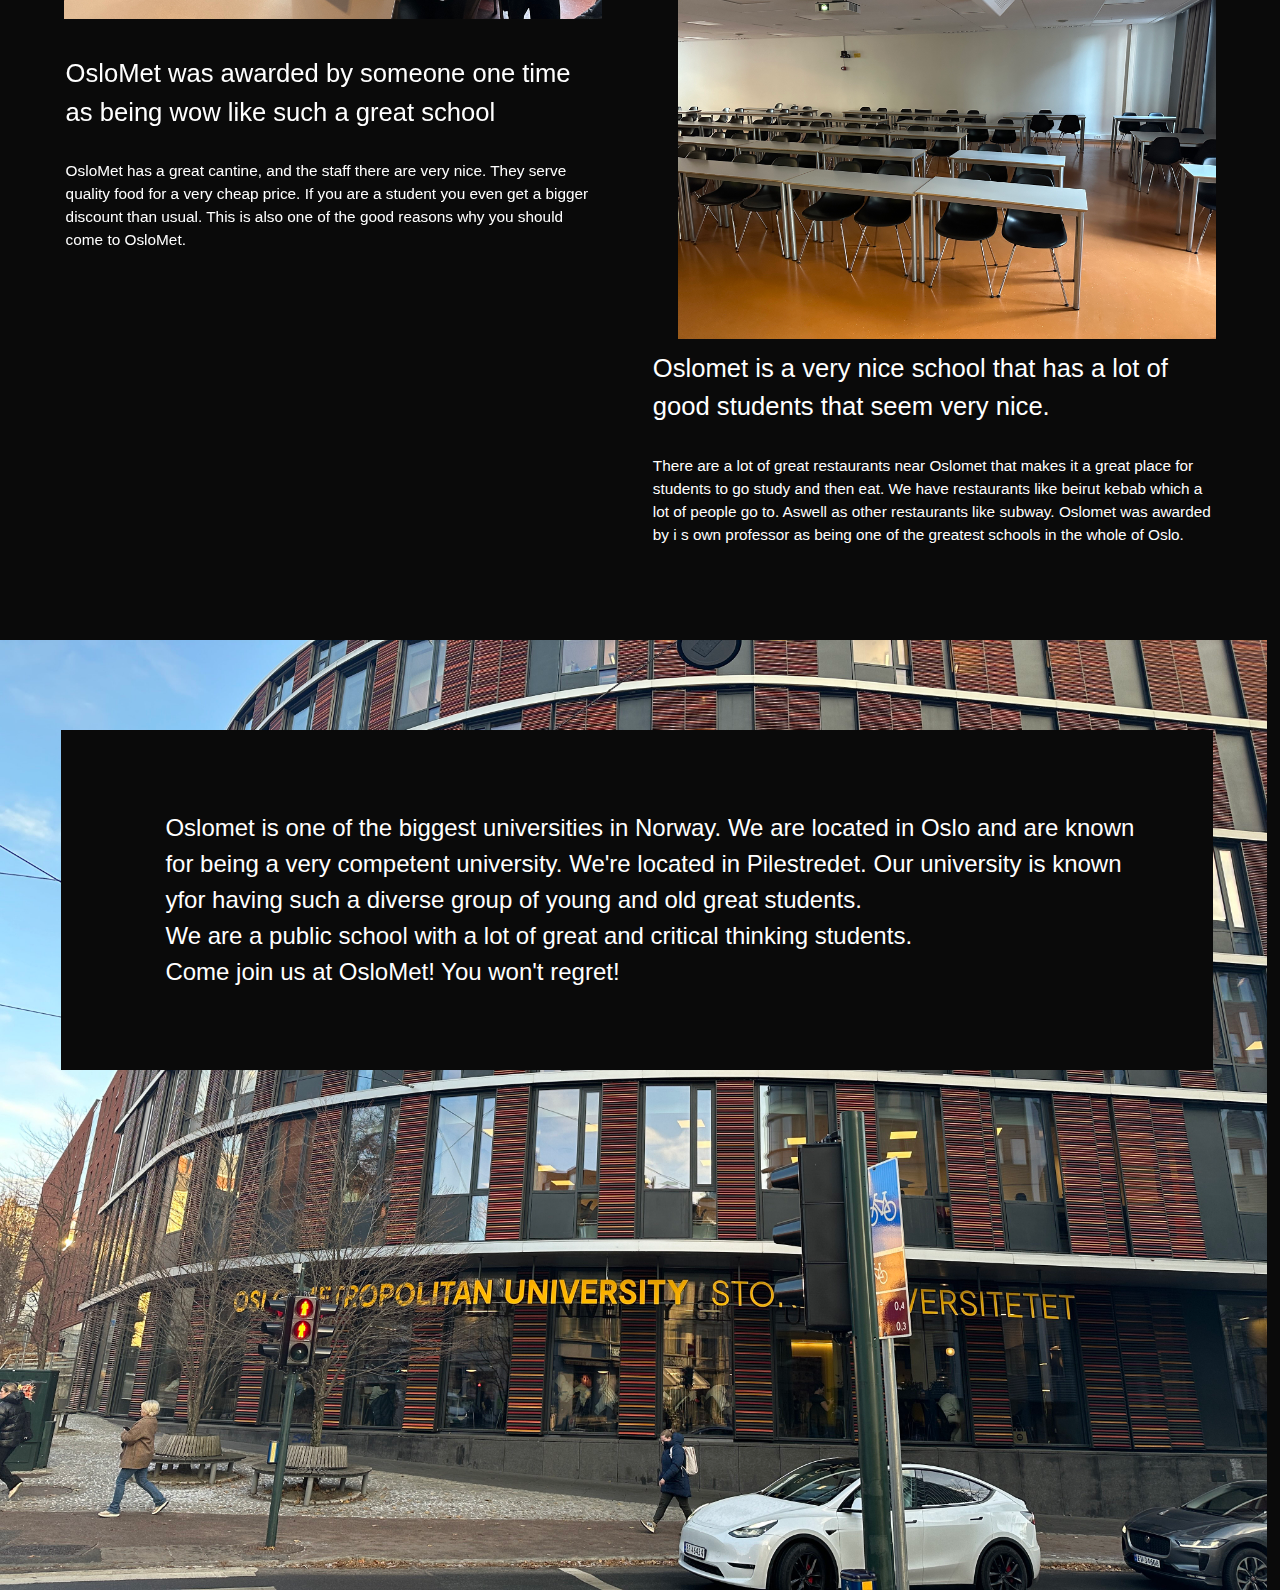
==== commit a3ba1ae3: "Add files via upload" ====
--- a/root/index.html
+++ b/root/index.html
@@ -1,102 +1,156 @@
 <!DOCTYPE html>
-<html lang="1">
+<html lang="en">
 <head>
     <meta charset="UTF-8">
+    <!-- Setting character encodement -->
     <meta http-equiv="X-UA-Compatible" content="IE=edge">
+    <!-- Proper rendering and compatability-->
     <meta name="viewport" content="width = device-width, initial-scale=1">
-    <link rel="stylesheet" href="../root/css/side2.css" type="text/css"/>
-    <style type="text/css"></style>
-    <link rel="stylesheet" href="https://unpkg.com/aos@next/dist/aos.css" />
+    <!-- Set Viewport-->
+    <link rel="stylesheet" href="css/stylesheet1.css" type="text/css"/>
+    <title>Home</title>
 </head>
 
 <body>
     <main>
+        <!-- Main Content of the page -->
+        <ul id="nav-links">
+            <!-- Navigation bar -->
+            <li class="center"><a href="subpages/topical.html">Cafeteria</a></li>
+            <li class="center"><a href="subpages/accesibility.html">Accessibility</a></li>
+            <li class="center"><a href="subpages/dummy.html">Dummy</a></li>
 
-        <!-- Navigation Links -->
-        <ul id="nav-links">
-          <li class="center"><a href="#">Dashboard</a></li>
-          <li class="center"><a href="#">Portfolio</a></li>
-          <li class="center"><a href="#">Services</a></li>
-          <li class="center"><a href="#">Feedback</a></li>
-          <li><img src="../root/media/indexMedia/3.png" id="Photo3"></li>
+            <!-- Logo of oslomet -->
+            <li><img src="media/indaccphotos/oslometlogo.png" id="Photo3" alt="Oslo metropolitan logo"></li>
         </ul>
-      
-        <!-- Title Container 1 -->
+        
+         <!-- First title container -->
         <ul id="TittelContainer1">
-          <li class="Title1">We are</li>
-          <li class="Title2">University</li>
-          <li class="Title2">of the Arts</li>
-          <li class="Title2">London</li>
+            <li class="Title1">
+                We are
+            </li>
+            <li class="Title2">
+                Oslo
+            </li>
+            <li class="Title2">
+                Metropolitan 
+            </li>
+            <li class="Title2">
+                University
+            </li>
         </ul>
-      
-        <!-- Images -->
-        <img src="../root/media/indexMedia/1.jpg" id="Photo1">
-        <img src="../root/media/indexMedia/2.png" id="Photo2">
-        <img src="../root/media/indexMedia//5.jpg" id="Photo4">
-      
-        <!-- Buttons -->
-        <ul>
-          <li><button class="arrow-button" id="button1">Seemore<span class="arrow"></span></button></li>
-          <li><button class="arrow-button" id="button2">Seemore<span class="arrow"></span></button></li>
-          <li><button class="arrow-button" id="button3">Seemore<span class="arrow"></span></button></li>
-          <li><button class="arrow-button" id="button4">Seemore<span class="arrow"></span></button></li>
-        </ul>
-      
-        <!-- Box 1 with Title Container 2 -->
-        <div id="box1">
-          <ul id="TittelContainer2">
-            <li class="Title3">UAL is "the world’s biggest factory for making trouble" (Grayson Perry, UAL Chancellor). We are 1 university, made up of 6 Colleges and 19,000+ students from everywhere.</li>
-            <li class="Title3">And we are top 2 in the world for Art and Design (QS World University Rankings 2023).</li>
-            <li class="Title3">Come and join the creators and innovators of tomorrow.</li>
-          </ul>
-        </div>
-      
-        <!-- Stories Title -->
-        <h1 id="TittelContainer3">Stories</h1>
-      
-        <!-- Images for Stories -->
-        <div>
-          <img src="../root/media/indexMedia/6.jpg" id="Photo5">
-          <img src="../root/media/indexMedia/7.jpg" id="Photo6">
-          <img src="../root/media/indexMedia/9.jpeg" id="Photo7">
-          <img src="../root/media/indexMedia/10.jpg" id="Photo8">
-        </div>
-      
-        <!-- TittelContainer4 with News -->
-        <ul id="TittelContainer4">
-          <li class="Title4">UAL awarded highest UK honour for its pioneering work in environmental and social sustainability in fashion</li>
-          <li class="Title5">UAL has been awarded a prestigious Queen’s Anniversary Prize for our leadership and pioneering work in environmental and social sustainability across the global fashion system. The honour marks over two decades of work across our various Colleges and research centres to shape the fashion industry of the future, enabling everyone from designers to manufacturers and suppliers to thrive through new thinking and transformation.</li>
-        </ul>
-      
-        <!-- TittelContainer5 with News -->
-        <ul id="TittelContainer5">
-          <li class="Title4">UAL awarded highest UK honour for its pioneering work in environmental and social sustainability in fashion</li>
-          <li class="Title5">UAL has been awarded a prestigious Queen’s Anniversary Prize for our leadership and pioneering work in environmental and social sustainability across the global fashion system. The honour marks over two decades of work across our various Colleges and research centres to shape the fashion industry of the future, enabling everyone from designers to manufacturers and suppliers to thrive through new thinking and transformation.</li>
-        </ul>
-      
-        <!-- TittelContainer6 with News -->
-        <ul id="TittelContainer6">
-          <li class="Title4">UAL awarded highest UK honour for its pioneering work in environmental and social sustainability in fashion</li>
-          <li class="Title5">UAL has been awarded a prestigious Queen’s Anniversary Prize for our leadership and pioneering work in environmental and social sustainability across the global fashion system. The honour marks over two decades of work across our various Colleges and research centres to shape the fashion industry of the future, enabling everyone from designers to manufacturers and suppliers to thrive through new thinking and transformation.</li>
-        </ul>
-      
-        <!-- TittelContainer7 with News -->
-        <ul id="TittelContainer7">
-          <li class="Title4">UAL awarded highest UK honour for its pioneering work in environmental and social sustainability in fashion</li>
-          <li class="Title5">UAL has been awarded a prestigious Queen’s Anniversary Prize for our leadership and pioneering work in environmental and social sustainability across the global fashion system. The honour marks over two decades of work across our various Colleges and research centres to shape the fashion industry of the future, enabling everyone from designers to manufacturers and suppliers to thrive through new thinking and transformation.</li>
-        </ul>
-      
-        <!-- Box 2 with Title Container 8 -->
-        <div id="box2">
-          <ul id="TittelContainer8">
-            <li class="Title3">UAL is "the world’s biggest factory for making trouble" (Grayson Perry, UAL Chancellor). We are 1 university, made up of 6 Colleges and 19,000+ students from everywhere.</li>
-            <li class="Title3">And we are top 2 in the world for Art and Design (QS World University Rankings 2023).</li>
-            <li class="Title3">Come and join the creators and innovators of tomorrow.</li>
-          </ul>
-        </div>
-      
-        <!-- Image 9 -->
-        <img src="../root/media/indexMedia//12.jpg" id="Photo9">
-      </main>
+
+            <!-- Custom made Oslomet purple logo -->
+            <img src="media/indaccphotos/oslometlpurple.png" id="Photo1" alt="Oslomet logo that is black and purple">
+            
+            <!-- Oslomet photo -->
+            <img src="media/indaccphotos/gatep.jpg" id="Photo4" alt="Picture of oslomet building p35 on a sunny day">
+
+            <!-- Buttons with animations. These also work as the links to the other sites even though the navbar does the same -->
+            <ul>
+                <li>
+                    <a href="/subpages/topical.html">
+                        <button class="arrow-button" id="button1">
+                            Cafeteria <span class="arrow"></span>
+                        </button>
+                    </a>
+                </li>
+                <li>
+                    <a href="/subpages/accesibility.html">
+                        <button class="arrow-button" id="button2">
+                            Accessibility<span class="arrow"></span>
+                        </button>
+                    </a>
+                </li>
+                <li>
+                    <a href="/subpages/dummy.html">
+                        <button class="arrow-button" id="button3">
+                            Dummy<span class="arrow"></span>
+                        </button>
+                    </a>
+                </li>
+            </ul>
+            
+            <!-- Second title container that placed incide a black box that stays on top a photo -->
+            <div id="box1">
+                <ul id="TittelContainer2">
+                    <li class="Title3">
+                        Oslomet is one of the biggest universities in Norway. We are located in Oslo and are known for being a very competent university.
+                        We're located in Pilestredet. Our university is known yfor having such a diverse group of young and old great students. 
+                    </li>
+                    <li class="Title3">
+                        We are a public school with a lot of great and critical thinking students.
+                    </li>
+                    <li class="Title3">
+                        Come join us at OsloMet! You won't regret! 
+                    </li>
+                </ul>
+            </div>
+
+            <h1 id="TittelContainer3">Stories</h1>
+
+            <!-- images of oslomet -->
+            <div>
+                <img src="media/indaccphotos/cafeteriadisk.jpg" id="Photo5" alt="Picture of the cafeteria food disk">
+                <img src="media/indaccphotos/p32in.jpg" id="Photo6" alt="Picture of the work area on the second floor in p32">
+                <img src="media/indaccphotos/workingpeople.jpg" id="Photo7" alt="Picture of teachers at oslomet">
+                <img src="media/indaccphotos/classroombig.jpg" id="Photo8" alt="Picture of a classroom in p35">
+            </div>
+
+            <!-- Third textboxes containing info about oslomet -->
+            <ul id="TittelContainer4">
+                <li class="Title4">
+                    A breath of fresh air when it comes to leadership.                
+                </li>
+                <li class="Title5">
+                    OsloMet is one of the known schools that have a system in place where you can vote on the different changes you would like to see in the school. If you are not interested in voting that's totally fine! We encourage all students to vote so we can get the most accurate answer.                
+                </li>
+            </ul>
+
+            <!-- Fourth textboxes containing info about oslomet -->
+            <ul id="TittelContainer5">
+                <li class="Title4">
+                    OsloMet is actually in production of making its own national song.                 
+                </li>
+                <li class="Title5">
+                    The students have gathered money together to be able to afford a composer, aswell as a singer/songwriter than can write and perform the song. It is still undecided what kind of genre the song is going to b                </li>
+            </ul>
+
+            <!-- Fifth textboxes containing info about oslomet -->
+            <ul id="TittelContainer6">
+                <li class="Title4">
+                    OsloMet was awarded by someone one time as being wow like such a great school                
+                </li>
+                <li class="Title5">
+                    OsloMet has a great cantine, and the staff there are very nice. They serve quality food for a very cheap price. If you are a student you even get a bigger discount than usual. This is also one of the good reasons why you should come to OsloMet.                </li>
+            </ul>
+
+
+            <!-- 6th textboxes containing info about oslomet -->
+            <ul id="TittelContainer7">
+                <li class="Title4">
+                    Oslomet is a very nice school that has a lot of good students that seem very nice.                 </li>
+                <li class="Title5">
+                    There are a lot of great restaurants near Oslomet that makes it a great place for students to go study and then eat. We have restaurants like beirut kebab which a lot of people go to. Aswell as other restaurants like subway. Oslomet was awarded by i s own professor as being one of the greatest schools in the whole of Oslo.                 </li>
+            </ul>
+            
+            <!-- Last title container that placed incide a black box that stays on top a photo -->
+            <div id="box2">
+                <ul id="TittelContainer8">
+                    <li class="Title3">
+                        Oslomet is one of the biggest universities in Norway. We are located in Oslo and are known for being a very competent university.
+                        We're located in Pilestredet. Our university is known yfor having such a diverse group of young and old great students.  
+                    </li>
+                    <li class="Title3">
+                        We are a public school with a lot of great and critical thinking students.
+                    </li>
+                    <li class="Title3">
+                        Come join us at OsloMet! You won't regret! 
+                    </li>
+                </ul>
+            </div>
+            <img src="media/indaccphotos/p32outside.jpg" id="Photo9" alt="Picture of a woman outside a oslomet building ">
+    </main>
 </body>
 </html>
+
--- a/root/css/stylesheet1.css
+++ b/root/css/stylesheet1.css
@@ -0,0 +1,889 @@
+/* Fade-In animation speed */
+@keyframes fadeIn {
+  0% { opacity: 0; }
+  100% { opacity: 1; }
+}
+
+/* Background color */
+body{
+  background-color: #0a0a0a;
+  /* Fade-In animation */
+  animation: fadeIn 5s;
+  margin: 0;
+  font-family: HelveticaNeueLTPro-Md,Helvetica,Arial,sans-serif;
+  font-weight: 400;
+  line-height: 1.5;
+  color: white;
+  -webkit-font-smoothing: antialiased;
+  -moz-osx-font-smoothing: grayscale;
+  margin: 0;
+  padding: 0;
+}
+
+
+@import url('https://fonts.googleapis.com/css2?family=Poppins:wght@300;400;500;600;700&display=swap');
+
+/* Navigation bar start */
+#nav-links {
+  display: flex;
+  align-items: center;
+  position: fixed;
+  top: -1vw;
+  left: 49.5vw;
+  margin: 0;
+  z-index: 4;
+  padding: 2.2222vw 1.6667vw; 
+  font-family: 'Poppins', sans-serif;
+}
+
+#nav-links::before {
+  content: "";
+  position: absolute;
+  width: 120vw;
+  height: 5vw;
+  background-color: #0a0a0a; 
+  z-index: 3; 
+  margin: -60.8vw; 
+  padding: 0;
+}
+
+#nav-links li {
+  margin: 0 1.6vw; 
+  z-index: 4;
+}
+
+#nav-links li a {
+  position: relative;
+  color: white;
+  font-size: 1.3vw; 
+  font-weight: 500;
+  padding: 0.6667vw 0; 
+  text-decoration: none;
+  z-index: 4;
+}
+
+#nav-links li a:before {
+  content: '';
+  position: absolute;
+  bottom: 0;
+  left: 0;
+  height: 0.2167vw; 
+  width: 0;
+  background: orange;
+  border-radius: 1.2vw; 
+  transition: all 0.4s ease;
+  z-index: 4;
+}
+
+/* Orange line on text animations on hover*/
+#nav-links li a:hover:before {
+  width: 100%;
+  z-index: 4;
+}
+
+/* Orange line on text animations*/
+#nav-links li.center a:before {
+  left: 50%;
+  transform: translateX(-50%);
+  z-index: 4;
+}
+/* Navigation bar end */
+
+/* Title Conatiner start*/
+#TittelContainer1 {
+  top: 4vw;
+  left: 2vw;
+  position: absolute;
+}
+
+#TittelContainer2,
+.TittelContainer8 {
+  position: relative;
+}
+
+#TittelContainer3,
+#TittelContainer4,
+#TittelContainer6,
+#TittelContainer7 {
+  font-family: 'Franklin Gothic Medium', 'Arial Narrow', Arial, sans-serif;
+  position: absolute;
+}
+
+#TittelContainer3 {
+  top: 140vw;
+  left: 5vw;
+  font-size: 4vw;
+}
+
+#TittelContainer4 {
+  top: 181vw;
+  left: 2vw;
+  padding-right: 53vw;
+  position: absolute;
+}
+
+#TittelContainer6 {
+  top: 253vw;
+  left: 2vw;
+  padding-right: 53vw;
+  z-index: 10;
+  position: absolute;
+}
+
+#TittelContainer5 {
+  position: absolute;
+  top: 205vw;
+  padding-left: 51vw;
+  padding-right: 5vw;
+}
+
+#TittelContainer7 {
+  top: 276vw;
+  padding-left: 51vw;
+  padding-right: 5vw;
+}
+/* Title Conatiner ends*/
+
+/* No dots on li*/
+li {
+  list-style-type: none;
+}
+
+/* s*/
+#TittelContainer2 li {
+  margin-bottom: 2vw; 
+}
+
+#TittelContainer1 li {
+  margin-bottom: -5vw; 
+}
+
+/* fonts family, color and size for titles start*/
+.Title1,
+.Title4,
+.Title5 {
+  font-family: 'Franklin Gothic Medium', Arial, sans-serif;
+}
+
+.Title1,
+.Title4,
+.Title5 {
+  padding-bottom: 1.1em;
+}
+
+.Title1 {
+  font-size: 2.4vw;
+}
+
+.Title2 {
+  font-size: 7.1vw;
+  font-family: 'Franklin Gothic Medium', 'Arial Narrow', Arial, sans-serif;
+}
+
+.Title3 {
+  font-size: 1.5em;
+}
+
+.Title4 {
+  font-size: 2vw;
+}
+
+.Title5 {
+  font-size: 1.2vw;
+}
+/* fonts family, color and size for titles End*/
+
+/* Photos, size and position Start*/
+#Photo1,
+#Photo2 {
+  width: 51vw;
+  top: 5vw;
+  right: 1.5vw;
+  position: absolute;
+}
+
+#Photo2 {
+  height: 80vw;
+}
+
+#Photo3 {
+  width: 3vw;
+  top: 2.5vw;
+  left: -43.5vw;
+  position: absolute;
+}
+
+#Photo4,
+#Photo9 {
+  width: 99vw;
+  position: absolute;
+}
+
+#Photo4 {
+  top: 60vw;
+}
+
+#Photo5,
+#Photo6,
+#Photo7,
+#Photo8 {
+  width: 42vw;
+  padding-bottom: 0%;
+  position: absolute;
+}
+
+#Photo5 {
+  top: 150vw;
+  left: 5vw;
+}
+
+#Photo6 {
+  top: 175vw;
+  right: 5vw;
+}
+
+#Photo7 {
+  top: 220vw;
+  left: 5vw;
+}
+
+#Photo8 {
+  top: 245vw;
+  right: 5vw;
+}
+
+#Photo9 {
+  top: 300vw;
+  left: 0;
+}
+/* Photos, size and position Ends*/
+
+/* Button position Start*/
+#button1 {
+  top: 30vw;
+  left: 4.7vw;
+}
+
+#button2 {
+  top: 34vw;
+  left: 4.7vw;
+}
+
+#button3 {
+  top: 38vw;
+  left: 4.7vw;
+}
+
+#button4 {
+  top: 42vw;
+  left: 4.7vw;
+}
+/* Button position Ends*/
+
+/* Button functions start*/
+.arrow-button {
+  position: absolute;
+  display: flex;
+  color: white;
+  border-color: transparent;
+  background-color: transparent;
+  cursor: pointer;
+  align-items: center;
+  font-size: 1vw;
+ 
+}
+
+.arrow-button > .arrow {
+  width: 0.2vw;
+  height: 0.2vw;
+  border-right: 0.1vw solid white;
+  border-bottom: 0.1vw solid white;
+  position: relative;
+  transform: rotate(315deg);
+  margin:0 26.8vw;
+  transition:all 0.3s ease;
+}
+
+.arrow-button > .arrow::before {
+  display: block;
+  background-color: white;
+  width: 1vw;
+  transform-origin: bottom right;
+  height: 0.1vw;
+  position: absolute;
+  opacity: 1;
+  bottom: calc(-0.2vw / 2);
+  transform: rotate(45deg);
+  transition: all 0.3s ease;
+  content: "";
+  right: 0;
+}
+
+.arrow-button:hover > .arrow::before {
+  background-color: orange;
+}
+
+/* Button animations iwht color change*/
+.arrow-button:hover > .arrow {
+  margin: 0 30vw;
+  border-right: 0.2vw solid orange;
+  border-bottom: 0.2vw solid orange;
+}
+
+.arrow-button:hover {
+  color: orange;
+}
+/* Button functions Ends*/
+
+/* Black boxes postions and size with text that stays on a photo start*/
+#box1,
+#box2 {
+  position: absolute;
+  left:2.8vw;
+  width: 80vw;
+ background-color: #0a0a0a;
+  padding: 5vw;
+  height: 25vw 50vw;
+  margin: 2vw;
+  z-index: 3;
+}
+/* Black boxes postions and size with text that stays on a photo ends*/
+
+/* Black box posotion start*/
+#box1 {
+  top: 90vw;
+}
+
+#box2 {
+  top: 305vw;
+}
+/* Black box posotion ends*/
+
+/* Special postions and sizes for dispalys that smaller than normal 1080p but bigger than phone display start*/
+@media screen and (max-width:650px) {
+#nav-links {
+    left: 8vw;
+    padding: 2vw 1.5vw;
+    z-index: 10;
+    top: 1vw;
+}
+
+#nav-links li a {
+    font-size: 3.8vw;
+}
+
+#nav-links::before {
+  content: "";
+  position: absolute;
+  width: 120vw;
+  height: 12.5vw;
+  top: 19vw;
+  background-color: #0a0a0a; 
+  z-index: 3; 
+  margin: -20.8vw;
+  padding: 0;
+}
+
+#TittelContainer1,
+#TittelContainer2,
+#TittelContainer3,
+#TittelContainer4,
+#TittelContainer5,
+#TittelContainer6,
+#TittelContainer7 {
+    left: -5vw;
+    right: 4vw;
+}
+
+#TittelContainer1,
+#TittelContainer2 {
+    top: 10.05vw;
+    position: absolute;
+}
+
+#TittelContainer3 {
+    top: 360vw;
+    left: 5vw;
+    font-size: 10vw;
+}
+
+#TittelContainer4 {
+    top: 426.7vw;
+    padding-right: 0;
+    position: absolute;
+}
+
+#TittelContainer5 {
+    top: 578vw;
+    left: 2vw;
+    padding-left: 0;
+    padding-left: 0;
+    position: absolute;
+    margin: 0;
+}
+
+#TittelContainer6 {
+    top: 730.7vw;
+    padding-right: 0;
+    z-index: 3;
+}
+
+#TittelContainer7 {
+    top: 885vw;
+    left: 2vw;
+    padding-left: 0;
+    padding-left: 0;
+    position: absolute;
+    margin: 0;
+}
+
+.TittelContainer8 {
+    position: relative;
+}
+
+
+  .Title1{
+    font-size: 24px;
+  }
+
+  .Title2{
+    font-size: 13vw;
+  }
+
+  .Title3{
+    font-size: 1.2em;
+  }
+
+  .Title4{
+    font-size: 25px;
+    padding-bottom: 1em;
+    line-height: 1;
+  }
+
+  .Title5{
+    font-size: 15px;
+    padding-bottom: 1em;
+    line-height: 1.5;
+  }
+
+  #TittelContainer2 li{
+    margin-bottom: 20px; 
+  }
+  
+  #TittelContainer1 li{
+      margin-bottom: -23px; 
+  }
+
+
+  #button1{
+    top:102%;
+    left: 2.7%;
+  }
+
+  #button2{
+      top:110%;
+      left: 2.7%;
+  }
+
+  #button3{
+      top:118%;
+      left: 2.7%;
+  }
+
+
+  .arrow-button {
+    font-size: 15px;
+    font-size: 5vw;
+  }
+
+
+  .arrow-button > .arrow {
+    width: 1vw;
+    height: 1vw;
+    border-right: 0.5vw solid white;
+    border-bottom: 0.5vw solid white;
+    margin:0 26.8vw;
+  }
+  
+  .arrow-button > .arrow::before {
+    width: 10vw;
+    height: 0.3vw;
+  }
+
+
+  #Photo1,
+  #Photo2 {
+    width: 93vw;
+    top: 50%;
+    left: 3.5%;
+  }
+
+  #Photo4,
+  #Photo9 {
+    position: absolute;
+  }
+
+  #Photo4 {
+    top: 220vw;
+    width: 97vw;
+  }
+
+  #Photo5,
+  #Photo6,
+  #Photo7,
+  #Photo8 {
+    width: 92.5vw;
+    position: absolute;
+    left: 2.5%;
+  }
+
+  #Photo5 {
+    top: 358vw;
+  }
+
+  #Photo6 {
+    top: 505vw;
+  }
+
+  #Photo7 {
+    top: 658vw;
+  }
+
+  #Photo8 {
+    top: 813vw;
+  }
+
+  #Photo9 {
+    width: 97vw;
+    top: 960vw;
+    left: 0%;
+  }
+
+  #box1,
+  #box2 {
+    left: 0vw;
+    padding: 0;
+    height: 50vw;
+    margin: 0;
+    width: 97vw;
+  }
+
+  #box1 {
+    top: 260vw;
+  }
+
+  #box2 {
+    top: 1000vw;
+  }
+}
+/* Special postions and sizes for dispalys that smaller than normal 1080p but bigger than phone display ends*/
+
+/* Special postions and sizes for phone displays start*/
+@media screen and (max-width:480px) {
+  #nav-links {
+    left: 8vw;
+    padding: 2vw 1.5vw;
+    z-index: 10;
+    top: 1vw;
+}
+
+#nav-links li a {
+    font-size: 3.8vw;
+}
+
+#nav-links::before {
+  content: "";
+  position: absolute;
+  width: 120vw;
+  height: 12.5vw;
+  top: 19vw;
+  background-color: #0a0a0a; 
+  z-index: 3; 
+  margin: -20.8vw; 
+  padding: 0;
+}
+
+  #TittelContainer1, #TittelContainer2, #TittelContainer3, #TittelContainer4, #TittelContainer5, #TittelContainer6, #TittelContainer7 {
+    left: -5%;
+    right: 4%;
+  }
+  
+  #TittelContainer1, #TittelContainer2 {
+    top: 10.5%;
+    position: absolute;
+  }
+  
+  #TittelContainer3 {
+    top: 220%;
+    left: 5%;
+    font-size: 30px;
+  }
+  
+  #TittelContainer4 {
+    top: 267%;
+    padding-right: 0%;
+    position: absolute;
+  }
+  
+  #TittelContainer5 {
+    top: 358%;
+    padding-left: 10%;
+  }
+  
+  #TittelContainer6 {
+    top: 450%;
+    padding-right: 0%;
+    z-index: 3;
+  }
+  
+  #TittelContainer7 {
+    top: 541%;
+    padding-left: 10%;
+  }
+  
+  .TittelContainer8 {
+    position: relative;
+  }
+  
+
+  .Title1{
+    font-size: 24px;
+  }
+
+  .Title2{
+    font-size: 13vw;
+  }
+
+  .Title3{
+    font-size: 1.2em;
+  }
+
+  .Title4{
+    font-size: 25px;
+    padding-bottom: 1em;
+    line-height: 1;
+  }
+
+  .Title5{
+    font-size: 15px;
+    padding-bottom: 1em;
+    line-height: 1.5;
+  }
+
+  #TittelContainer2 li{
+    margin-bottom: 20px; 
+  }
+  
+  #TittelContainer1 li{
+      margin-bottom: -23px; 
+  }
+
+
+  #button1{
+    top:105%;
+    left: 2.7%;
+  }
+
+  #button2{
+      top:111%;
+      left: 2.7%;
+  }
+
+  #button3{
+      top:117%;
+      left: 2.7%;
+  }
+
+  #button4{
+      top:123%;
+      left: 2.7%;
+  }
+
+  .arrow-button {
+    font-size: 15px;
+  }
+
+  .arrow-button:hover > .arrow {
+      margin: 0 260px;
+  }
+
+  #Photo1,
+  #Photo2 {
+    width: 93%;
+    top: 50%;
+    left: 3.5%;
+  }
+
+  #Photo2 {
+    height: 50%;
+  }
+
+  #Photo4,
+  #Photo9 {
+    position: absolute;
+  }
+
+  #Photo4 {
+    top: 130%;
+    width: 97vw;
+  }
+
+  #Photo5,
+  #Photo6,
+  #Photo7,
+  #Photo8 {
+    width: 95%;
+    position: absolute;
+    left: 2.5%;
+  }
+
+  #Photo5 {
+    top: 230%;
+  }
+
+  #Photo6 {
+    top: 320%;
+  }
+
+  #Photo7 {
+    top: 410%;
+  }
+
+  #Photo8 {
+    top: 503%;
+  }
+
+  #Photo9 {
+    width: 97vw;
+    top: 595%;
+    left: 0%;
+  }
+
+  #box1,
+  #box2 {
+    left: 0%;
+    padding: 0;
+    height: 50%;
+    margin: -5%;
+    width: 100%;
+  }
+
+  #box1 {
+    top: 160%;
+  }
+
+  #box2 {
+    top: 635%;
+  }
+}
+/* Special psotions and sizes for phone displays ends*/
+
+/* Accebility page title*/
+#accessibility-title {
+  font-size: 35px;
+  text-align: left;
+  color: white; 
+  padding: 80px;
+}
+
+/* Contet items start*/
+#content {
+  display: flex;
+  justify-content: space-around;
+  flex-wrap: wrap;
+  padding: 20px;
+}
+
+.content-item {
+  width: 30%; 
+  margin: 10px;
+  background-color: #fff; 
+  padding: 10px;
+  text-align: center;
+}
+
+.content-item img {
+  width: 100%;
+  height: auto;
+  margin-bottom: 10px;
+}
+
+.content-item p {
+  font-size: 14px;
+  color: #555; 
+}
+/* Contet items Ends*/
+
+/* Mobile-specific styles for h1 */
+@media screen and (max-width: 768px) {
+  #accessibility-title h1 {
+      font-size: 30px; 
+  }
+  #accessibility-title p {
+    font-size: 25px; 
+}
+}
+
+/* footer starts*/
+footer {
+  background-color: #0a0a0a;
+  color: white;
+  display: flex;
+  justify-content: center;
+  max-width: 100vw;
+}
+
+footer ul {
+  list-style-type: none;
+  display: flex;
+  justify-content: center;
+  margin-right: 10vw;
+}
+
+footer h3 {
+  font-size: 1.4rem;
+  font-variant: small-caps;
+  font-family: 'Mukta', sans-serif;
+ 
+}
+
+footer p {
+  font-size: 0.9rem;
+  color: white;
+}
+
+footer ul li {
+  margin: 0.5rem;
+  padding: 0.2rem;
+}
+
+footer ul i {
+  font-size: 1.5rem;
+  margin: 0.2rem;
+}
+
+footer a {
+  text-decoration: none;
+  color: #cfcfcf;
+  transition: all 0.5s ease;
+}
+
+/* color change on hover*/
+footer a:hover {
+  color: #d36d00;
+}
+/* footer ends*/
+
+/* dummyTexts positions starts*/
+.dummytext{
+  margin-top: 5.5vw;
+  padding-left: 5vw;
+  padding-bottom: 2vw;
+}
+
+#dummypic1{
+  max-width: 30%;
+  max-height: 30%;
+  padding-left: 5vw;
+}
+/* dummyTexts ends*/